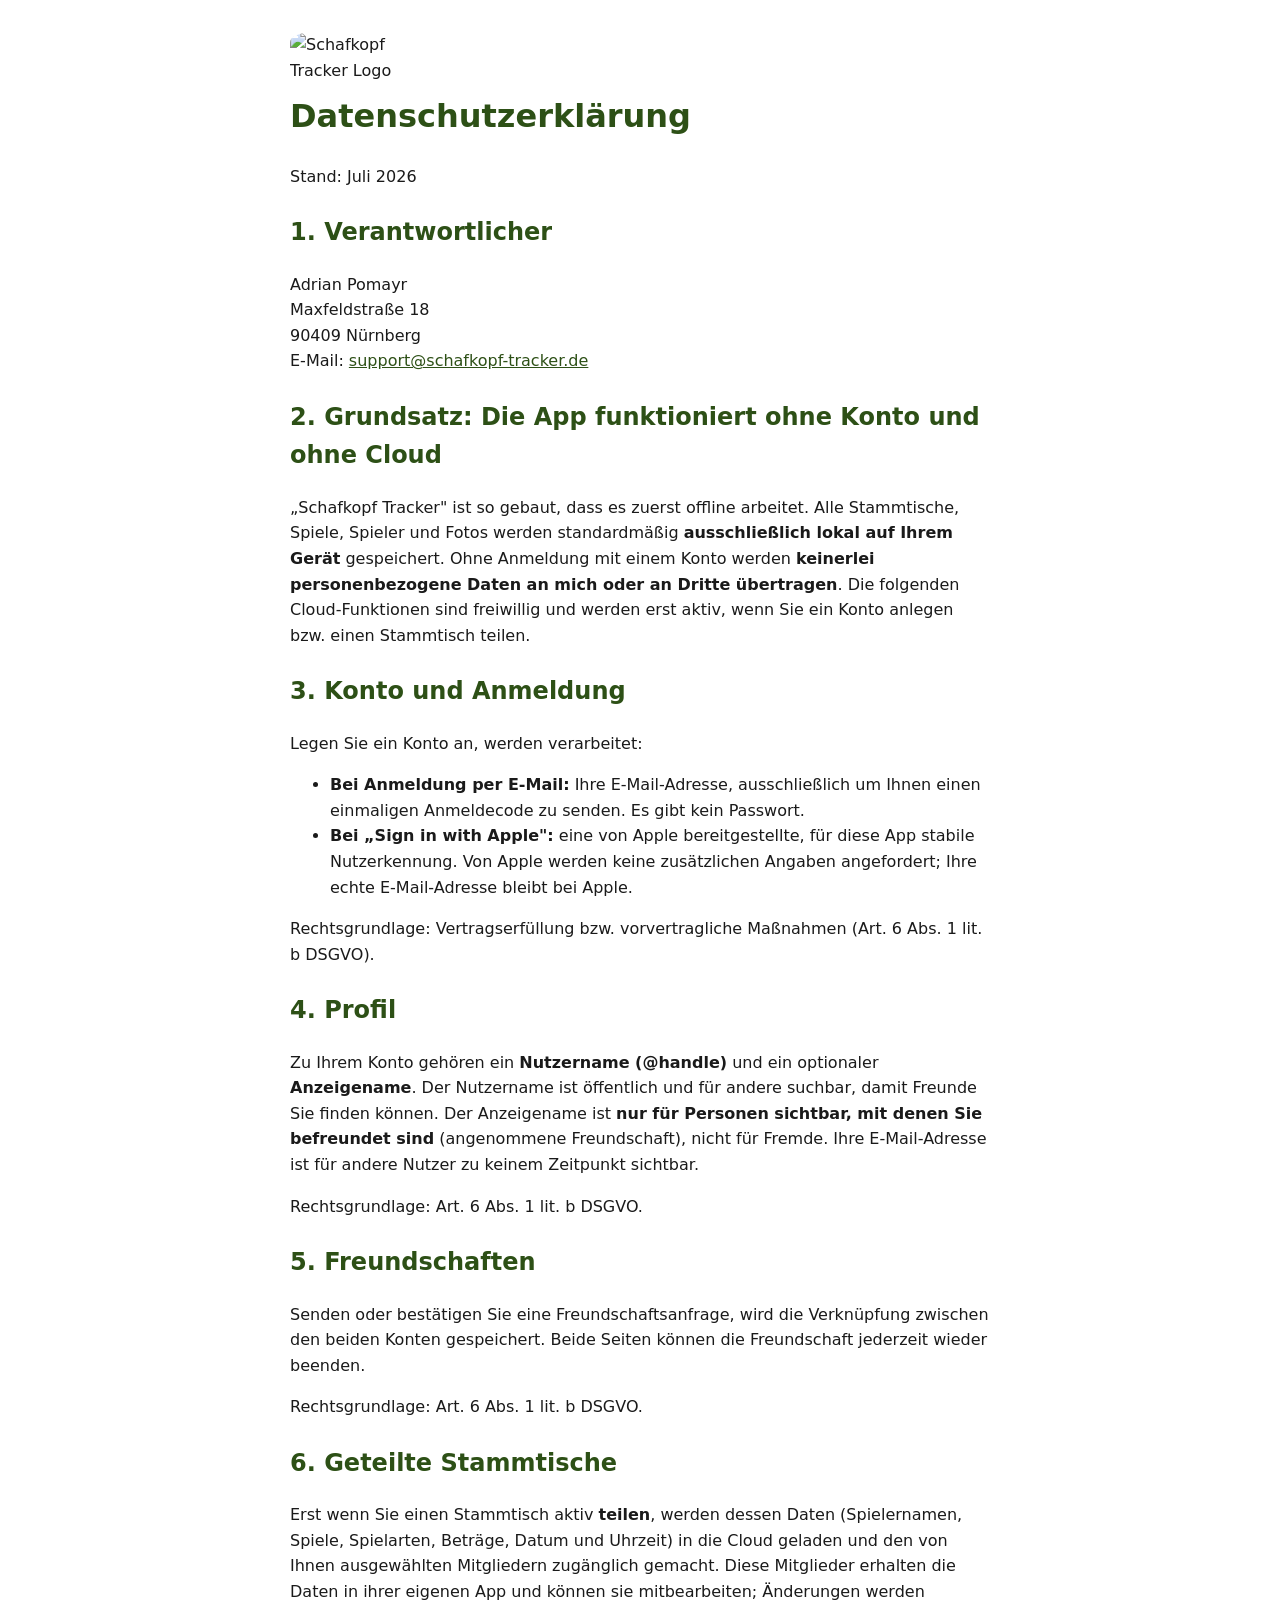
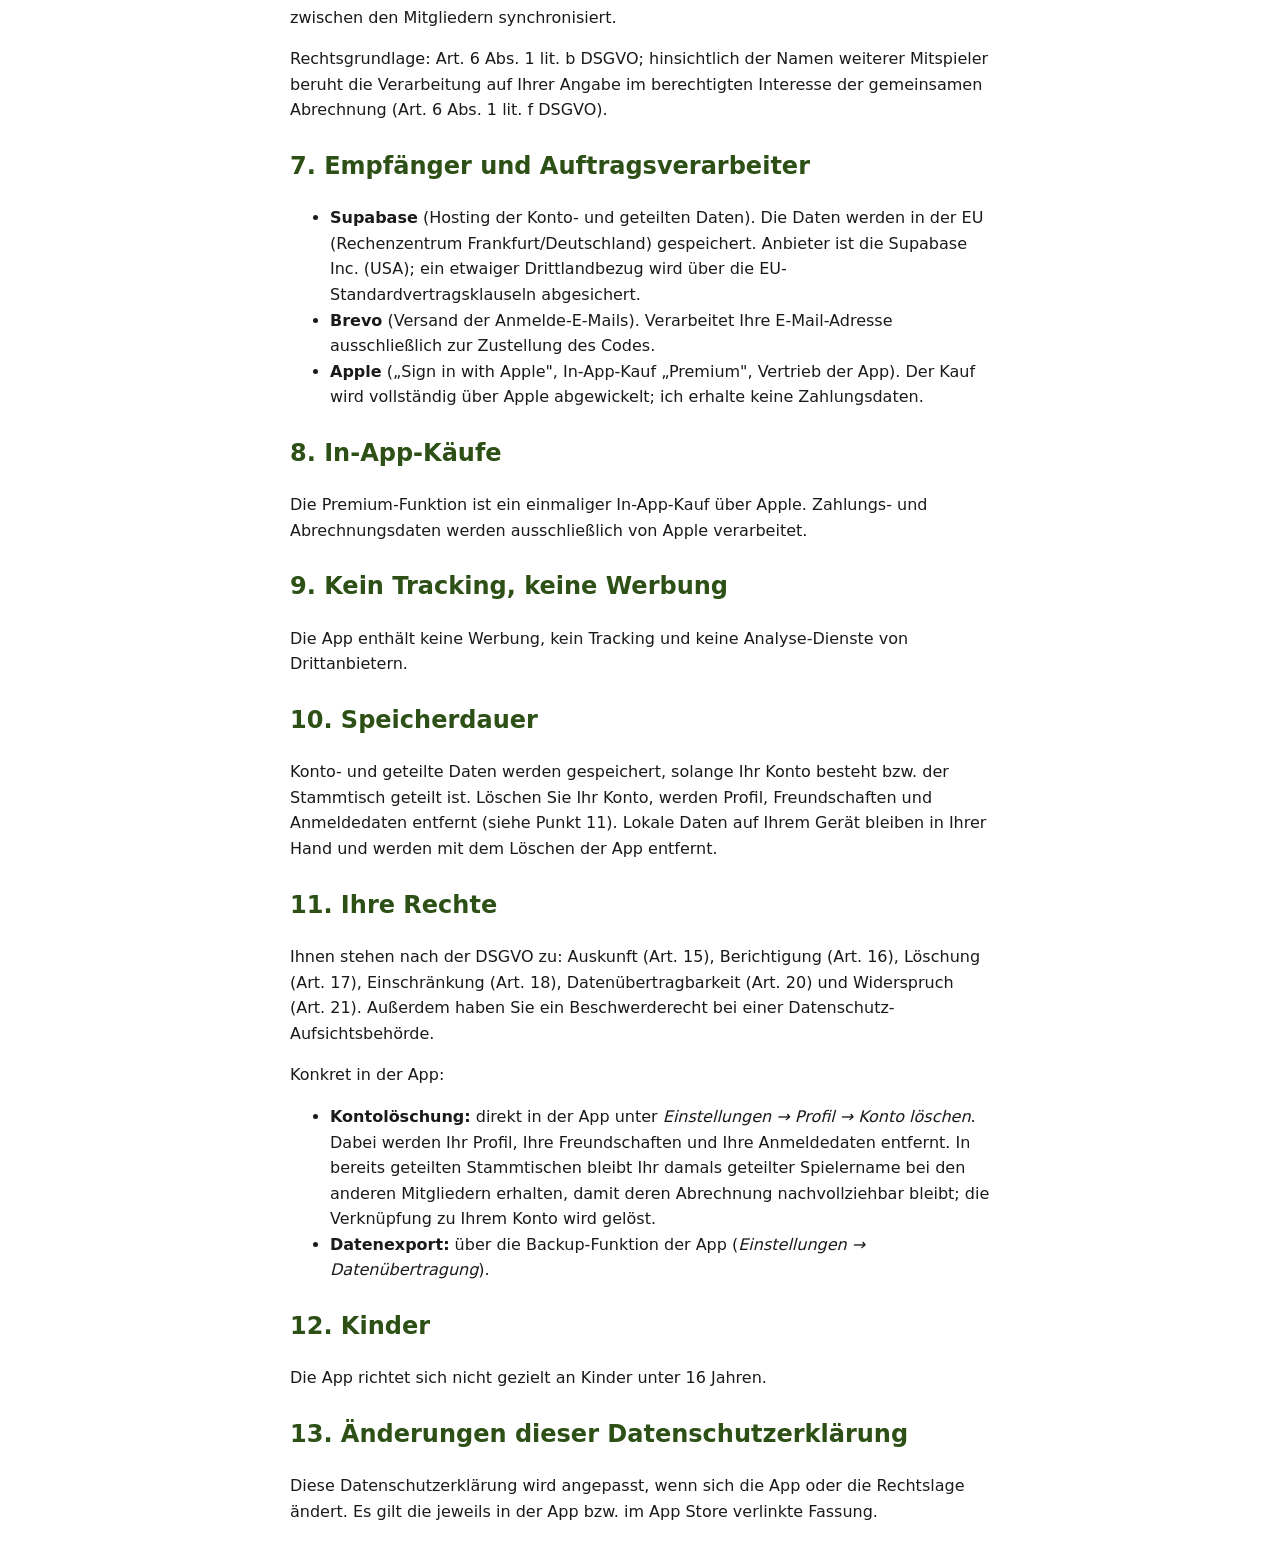
==== datenschutz.html @ 2cc4a5b1 "Update datenschutz.html Neue E-Mail Adresse" ====
<!DOCTYPE html>
<html lang="de">
<head>
  <meta charset="UTF-8">
  <meta name="viewport" content="width=device-width, initial-scale=1.0">
  <title>Datenschutzerklärung – Schafkopf Tracker</title>
  <style>
    body { font-family: -apple-system, system-ui, sans-serif; max-width: 700px;
           margin: 2rem auto; padding: 0 1rem; line-height: 1.6; color: #1a1a1a; }
    h1 { color: #2d5016; margin-top: 0.5rem; }
    h2 { color: #2d5016; margin-top: 1.5rem; }
    a { color: #2d5016; }
    .app-logo {
      max-width: 120px;
      height: auto;
      border-radius: 20%; /* Verleiht App-Icons den typischen abgerundeten Look */
      display: block;
    }
  </style>
</head>
<body>
  <!-- App-Logo -->
  <img src="https://schafkopf-tracker.de/logo.png" alt="Schafkopf Tracker Logo" class="app-logo">

  <h1>Datenschutzerklärung</h1>
  <p>Stand: Juli 2026</p>

  <h2>1. Verantwortlicher</h2>
  <p>
    Adrian Pomayr<br>
    Maxfeldstraße 18<br>
    90409 Nürnberg<br>
    E-Mail: <a href="mailto:support@schafkopf-tracker.de">support@schafkopf-tracker.de</a>
  </p>

  <h2>2. Grundsatz: Die App funktioniert ohne Konto und ohne Cloud</h2>
  <p>„Schafkopf Tracker" ist so gebaut, dass es zuerst offline arbeitet. Alle
  Stammtische, Spiele, Spieler und Fotos werden standardmäßig
  <strong>ausschließlich lokal auf Ihrem Gerät</strong> gespeichert. Ohne
  Anmeldung mit einem Konto werden <strong>keinerlei personenbezogene Daten an
  mich oder an Dritte übertragen</strong>. Die folgenden Cloud-Funktionen sind
  freiwillig und werden erst aktiv, wenn Sie ein Konto anlegen bzw. einen
  Stammtisch teilen.</p>

  <h2>3. Konto und Anmeldung</h2>
  <p>Legen Sie ein Konto an, werden verarbeitet:</p>
  <ul>
    <li><strong>Bei Anmeldung per E-Mail:</strong> Ihre E-Mail-Adresse,
    ausschließlich um Ihnen einen einmaligen Anmeldecode zu senden. Es gibt
    kein Passwort.</li>
    <li><strong>Bei „Sign in with Apple":</strong> eine von Apple
    bereitgestellte, für diese App stabile Nutzerkennung. Von Apple werden
    keine zusätzlichen Angaben angefordert; Ihre echte E-Mail-Adresse bleibt
    bei Apple.</li>
  </ul>
  <p>Rechtsgrundlage: Vertragserfüllung bzw. vorvertragliche Maßnahmen
  (Art. 6 Abs. 1 lit. b DSGVO).</p>

  <h2>4. Profil</h2>
  <p>Zu Ihrem Konto gehören ein <strong>Nutzername (@handle)</strong> und ein
  optionaler <strong>Anzeigename</strong>. Der Nutzername ist öffentlich und
  für andere suchbar, damit Freunde Sie finden können. Der Anzeigename ist
  <strong>nur für Personen sichtbar, mit denen Sie befreundet sind</strong>
  (angenommene Freundschaft), nicht für Fremde. Ihre E-Mail-Adresse ist für
  andere Nutzer zu keinem Zeitpunkt sichtbar.</p>
  <p>Rechtsgrundlage: Art. 6 Abs. 1 lit. b DSGVO.</p>

  <h2>5. Freundschaften</h2>
  <p>Senden oder bestätigen Sie eine Freundschaftsanfrage, wird die Verknüpfung
  zwischen den beiden Konten gespeichert. Beide Seiten können die Freundschaft
  jederzeit wieder beenden.</p>
  <p>Rechtsgrundlage: Art. 6 Abs. 1 lit. b DSGVO.</p>

  <h2>6. Geteilte Stammtische</h2>
  <p>Erst wenn Sie einen Stammtisch aktiv <strong>teilen</strong>, werden dessen
  Daten (Spielernamen, Spiele, Spielarten, Beträge, Datum und Uhrzeit) in die
  Cloud geladen und den von Ihnen ausgewählten Mitgliedern zugänglich gemacht.
  Diese Mitglieder erhalten die Daten in ihrer eigenen App und können sie
  mitbearbeiten; Änderungen werden zwischen den Mitgliedern synchronisiert.</p>
  <p>Rechtsgrundlage: Art. 6 Abs. 1 lit. b DSGVO; hinsichtlich der Namen
  weiterer Mitspieler beruht die Verarbeitung auf Ihrer Angabe im berechtigten
  Interesse der gemeinsamen Abrechnung (Art. 6 Abs. 1 lit. f DSGVO).</p>

  <h2>7. Empfänger und Auftragsverarbeiter</h2>
  <ul>
    <li><strong>Supabase</strong> (Hosting der Konto- und geteilten Daten). Die
    Daten werden in der EU (Rechenzentrum Frankfurt/Deutschland) gespeichert.
    Anbieter ist die Supabase Inc. (USA); ein etwaiger Drittlandbezug wird über
    die EU-Standardvertragsklauseln abgesichert.</li>
    <li><strong>Brevo</strong> (Versand der Anmelde-E-Mails). Verarbeitet Ihre
    E-Mail-Adresse ausschließlich zur Zustellung des Codes.</li>
    <li><strong>Apple</strong> („Sign in with Apple", In-App-Kauf „Premium",
    Vertrieb der App). Der Kauf wird vollständig über Apple abgewickelt; ich
    erhalte keine Zahlungsdaten.</li>
  </ul>

  <h2>8. In-App-Käufe</h2>
  <p>Die Premium-Funktion ist ein einmaliger In-App-Kauf über Apple. Zahlungs-
  und Abrechnungsdaten werden ausschließlich von Apple verarbeitet.</p>

  <h2>9. Kein Tracking, keine Werbung</h2>
  <p>Die App enthält keine Werbung, kein Tracking und keine Analyse-Dienste von
  Drittanbietern.</p>

  <h2>10. Speicherdauer</h2>
  <p>Konto- und geteilte Daten werden gespeichert, solange Ihr Konto besteht
  bzw. der Stammtisch geteilt ist. Löschen Sie Ihr Konto, werden Profil,
  Freundschaften und Anmeldedaten entfernt (siehe Punkt 11). Lokale Daten auf
  Ihrem Gerät bleiben in Ihrer Hand und werden mit dem Löschen der App
  entfernt.</p>

  <h2>11. Ihre Rechte</h2>
  <p>Ihnen stehen nach der DSGVO zu: Auskunft (Art. 15), Berichtigung
  (Art. 16), Löschung (Art. 17), Einschränkung (Art. 18),
  Datenübertragbarkeit (Art. 20) und Widerspruch (Art. 21). Außerdem haben Sie
  ein Beschwerderecht bei einer Datenschutz-Aufsichtsbehörde.</p>
  <p>Konkret in der App:</p>
  <ul>
    <li><strong>Kontolöschung:</strong> direkt in der App unter
    <em>Einstellungen → Profil → Konto löschen</em>. Dabei werden Ihr Profil,
    Ihre Freundschaften und Ihre Anmeldedaten entfernt. In bereits geteilten
    Stammtischen bleibt Ihr damals geteilter Spielername bei den anderen
    Mitgliedern erhalten, damit deren Abrechnung nachvollziehbar bleibt; die
    Verknüpfung zu Ihrem Konto wird gelöst.</li>
    <li><strong>Datenexport:</strong> über die Backup-Funktion der App
    (<em>Einstellungen → Datenübertragung</em>).</li>
  </ul>

  <h2>12. Kinder</h2>
  <p>Die App richtet sich nicht gezielt an Kinder unter 16 Jahren.</p>

  <h2>13. Änderungen dieser Datenschutzerklärung</h2>
  <p>Diese Datenschutzerklärung wird angepasst, wenn sich die App oder die
  Rechtslage ändert. Es gilt die jeweils in der App bzw. im App Store
  verlinkte Fassung.</p>
</body>
</html>
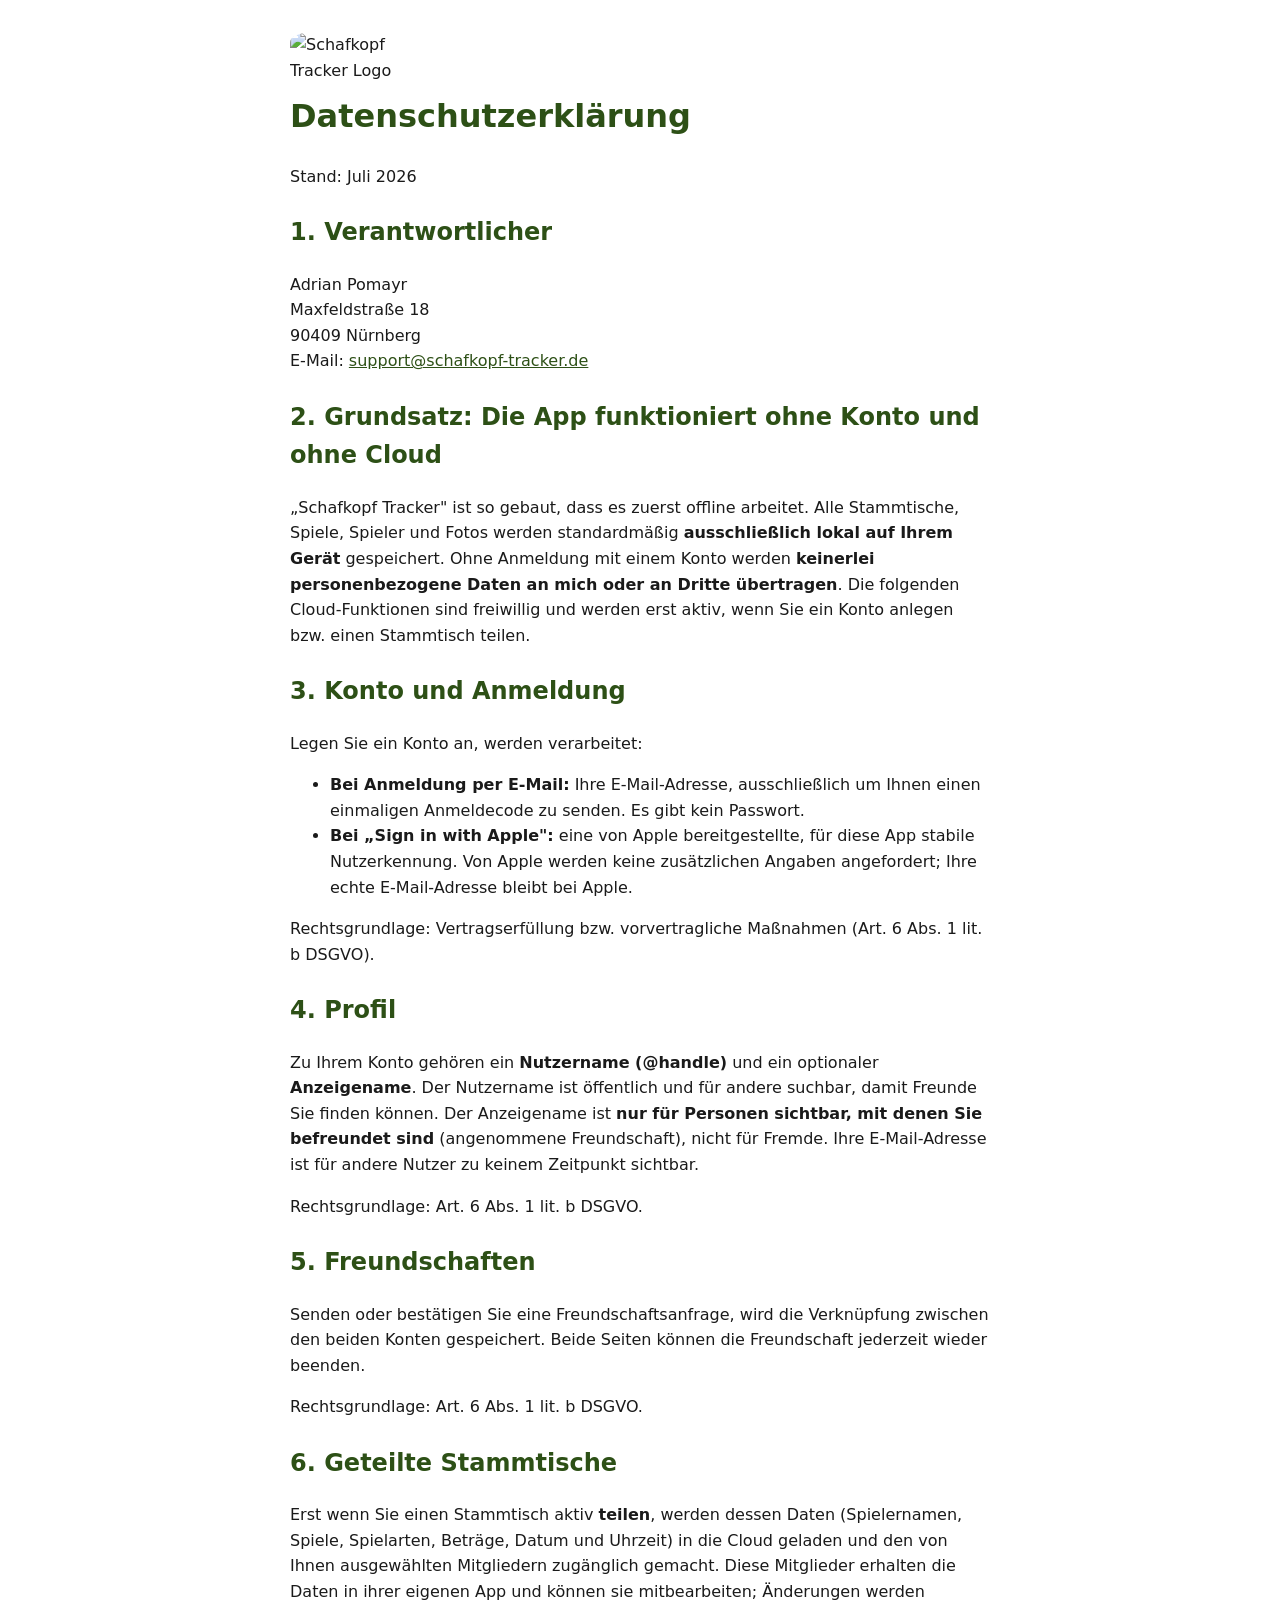
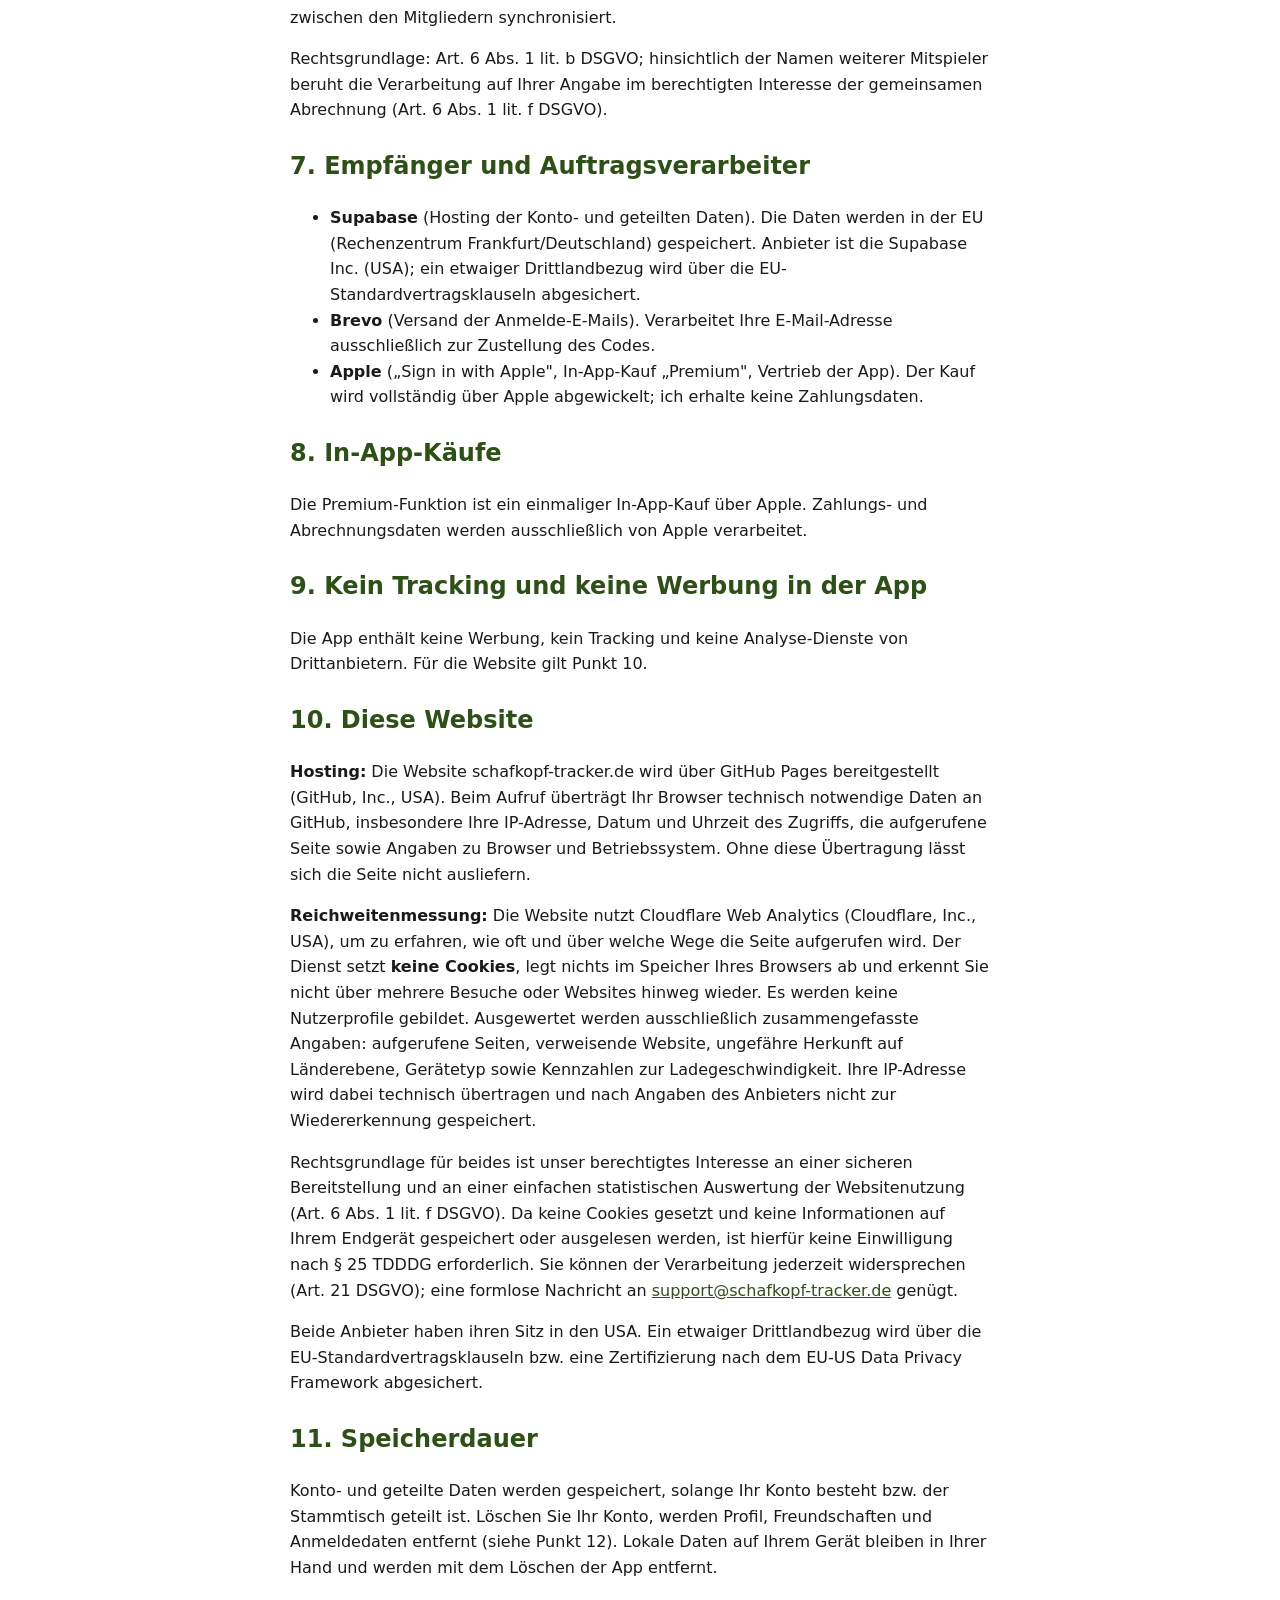
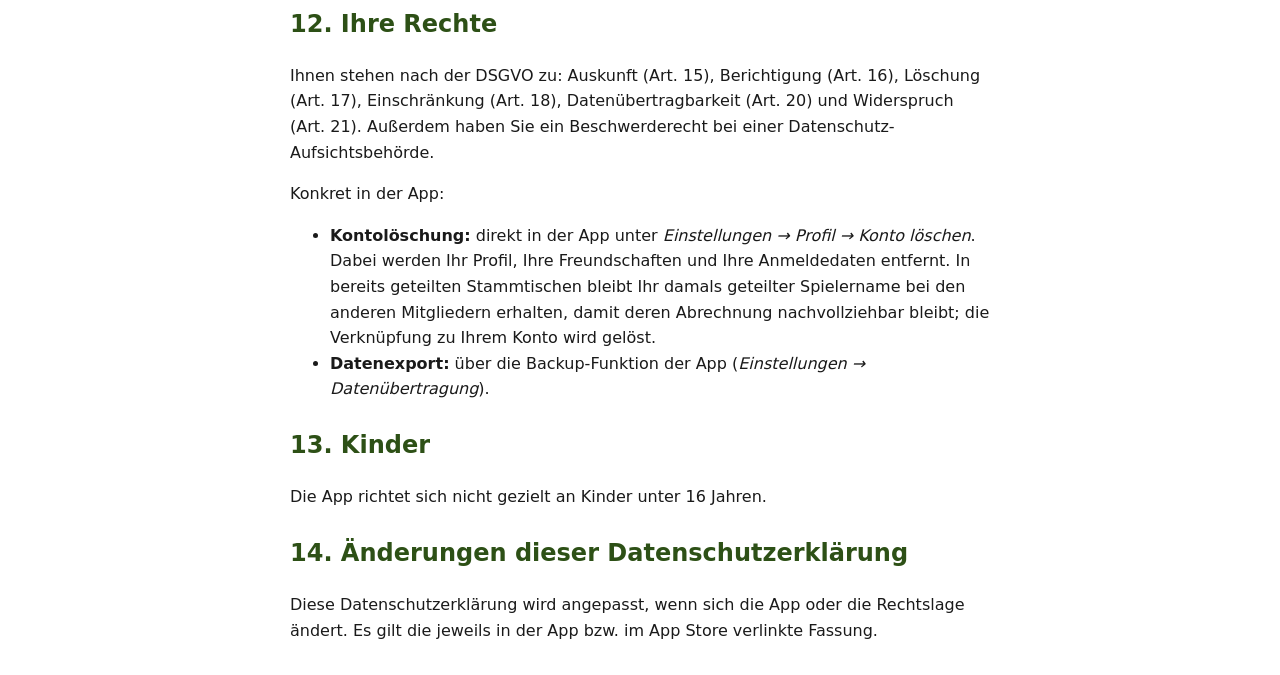
==== commit 7dca6ddb: "Cloudflare Web Analytics einbinden Reichweitenmessung auf allen vier Seiten. Der Dienst arbeitet ohn" ====
--- a/datenschutz.html
+++ b/datenschutz.html
@@ -4,6 +4,9 @@
   <meta charset="UTF-8">
   <meta name="viewport" content="width=device-width, initial-scale=1.0">
   <title>Datenschutzerklärung – Schafkopf Tracker</title>
+  <!-- Favicon: SVG für moderne Browser, PNG fürs iOS-Startbild -->
+  <link rel="icon" href="/logo.svg" type="image/svg+xml">
+  <link rel="apple-touch-icon" href="/apple-touch-icon.png">
   <style>
     body { font-family: -apple-system, system-ui, sans-serif; max-width: 700px;
            margin: 2rem auto; padding: 0 1rem; line-height: 1.6; color: #1a1a1a; }
@@ -20,7 +23,7 @@
 </head>
 <body>
   <!-- App-Logo -->
-  <img src="https://schafkopf-tracker.de/logo.png" alt="Schafkopf Tracker Logo" class="app-logo">
+  <img src="https://schafkopf-tracker.de/logo.svg" alt="Schafkopf Tracker Logo" class="app-logo">
 
   <h1>Datenschutzerklärung</h1>
   <p>Stand: Juli 2026</p>
@@ -98,18 +101,47 @@
   <p>Die Premium-Funktion ist ein einmaliger In-App-Kauf über Apple. Zahlungs-
   und Abrechnungsdaten werden ausschließlich von Apple verarbeitet.</p>
 
-  <h2>9. Kein Tracking, keine Werbung</h2>
+  <h2>9. Kein Tracking und keine Werbung in der App</h2>
   <p>Die App enthält keine Werbung, kein Tracking und keine Analyse-Dienste von
-  Drittanbietern.</p>
+  Drittanbietern. Für die Website gilt Punkt 10.</p>
 
-  <h2>10. Speicherdauer</h2>
+  <h2>10. Diese Website</h2>
+  <p><strong>Hosting:</strong> Die Website schafkopf-tracker.de wird über
+  GitHub Pages bereitgestellt (GitHub, Inc., USA). Beim Aufruf überträgt Ihr
+  Browser technisch notwendige Daten an GitHub, insbesondere Ihre IP-Adresse,
+  Datum und Uhrzeit des Zugriffs, die aufgerufene Seite sowie Angaben zu
+  Browser und Betriebssystem. Ohne diese Übertragung lässt sich die Seite nicht
+  ausliefern.</p>
+  <p><strong>Reichweitenmessung:</strong> Die Website nutzt Cloudflare Web
+  Analytics (Cloudflare, Inc., USA), um zu erfahren, wie oft und über welche
+  Wege die Seite aufgerufen wird. Der Dienst setzt
+  <strong>keine Cookies</strong>, legt nichts im Speicher Ihres Browsers ab und
+  erkennt Sie nicht über mehrere Besuche oder Websites hinweg wieder. Es werden
+  keine Nutzerprofile gebildet. Ausgewertet werden ausschließlich
+  zusammengefasste Angaben: aufgerufene Seiten, verweisende Website, ungefähre Herkunft
+  auf Länderebene, Gerätetyp sowie Kennzahlen zur Ladegeschwindigkeit. Ihre
+  IP-Adresse wird dabei technisch übertragen und nach Angaben des Anbieters
+  nicht zur Wiedererkennung gespeichert.</p>
+  <p>Rechtsgrundlage für beides ist unser berechtigtes Interesse an einer
+  sicheren Bereitstellung und an einer einfachen statistischen Auswertung der
+  Websitenutzung (Art. 6 Abs. 1 lit. f DSGVO). Da keine Cookies gesetzt und
+  keine Informationen auf Ihrem Endgerät gespeichert oder ausgelesen werden,
+  ist hierfür keine Einwilligung nach § 25 TDDDG erforderlich. Sie können der
+  Verarbeitung jederzeit widersprechen (Art. 21 DSGVO); eine formlose Nachricht
+  an <a href="mailto:support@schafkopf-tracker.de">support@schafkopf-tracker.de</a>
+  genügt.</p>
+  <p>Beide Anbieter haben ihren Sitz in den USA. Ein etwaiger Drittlandbezug
+  wird über die EU-Standardvertragsklauseln bzw. eine Zertifizierung nach dem
+  EU-US Data Privacy Framework abgesichert.</p>
+
+  <h2>11. Speicherdauer</h2>
   <p>Konto- und geteilte Daten werden gespeichert, solange Ihr Konto besteht
   bzw. der Stammtisch geteilt ist. Löschen Sie Ihr Konto, werden Profil,
-  Freundschaften und Anmeldedaten entfernt (siehe Punkt 11). Lokale Daten auf
+  Freundschaften und Anmeldedaten entfernt (siehe Punkt 12). Lokale Daten auf
   Ihrem Gerät bleiben in Ihrer Hand und werden mit dem Löschen der App
   entfernt.</p>
 
-  <h2>11. Ihre Rechte</h2>
+  <h2>12. Ihre Rechte</h2>
   <p>Ihnen stehen nach der DSGVO zu: Auskunft (Art. 15), Berichtigung
   (Art. 16), Löschung (Art. 17), Einschränkung (Art. 18),
   Datenübertragbarkeit (Art. 20) und Widerspruch (Art. 21). Außerdem haben Sie
@@ -126,12 +158,17 @@
     (<em>Einstellungen → Datenübertragung</em>).</li>
   </ul>
 
-  <h2>12. Kinder</h2>
+  <h2>13. Kinder</h2>
   <p>Die App richtet sich nicht gezielt an Kinder unter 16 Jahren.</p>
 
-  <h2>13. Änderungen dieser Datenschutzerklärung</h2>
+  <h2>14. Änderungen dieser Datenschutzerklärung</h2>
   <p>Diese Datenschutzerklärung wird angepasst, wenn sich die App oder die
   Rechtslage ändert. Es gilt die jeweils in der App bzw. im App Store
   verlinkte Fassung.</p>
+
+  <!-- Cloudflare Web Analytics: cookielos, ohne geräteübergreifende
+       Wiedererkennung. Siehe Abschnitt 10 der Datenschutzerklärung. -->
+  <script type="module" src="https://static.cloudflareinsights.com/beacon.min.js"
+          data-cf-beacon='{"token": "c0a55f76c955453a90bda4c307eb4c90"}'></script>
 </body>
 </html>
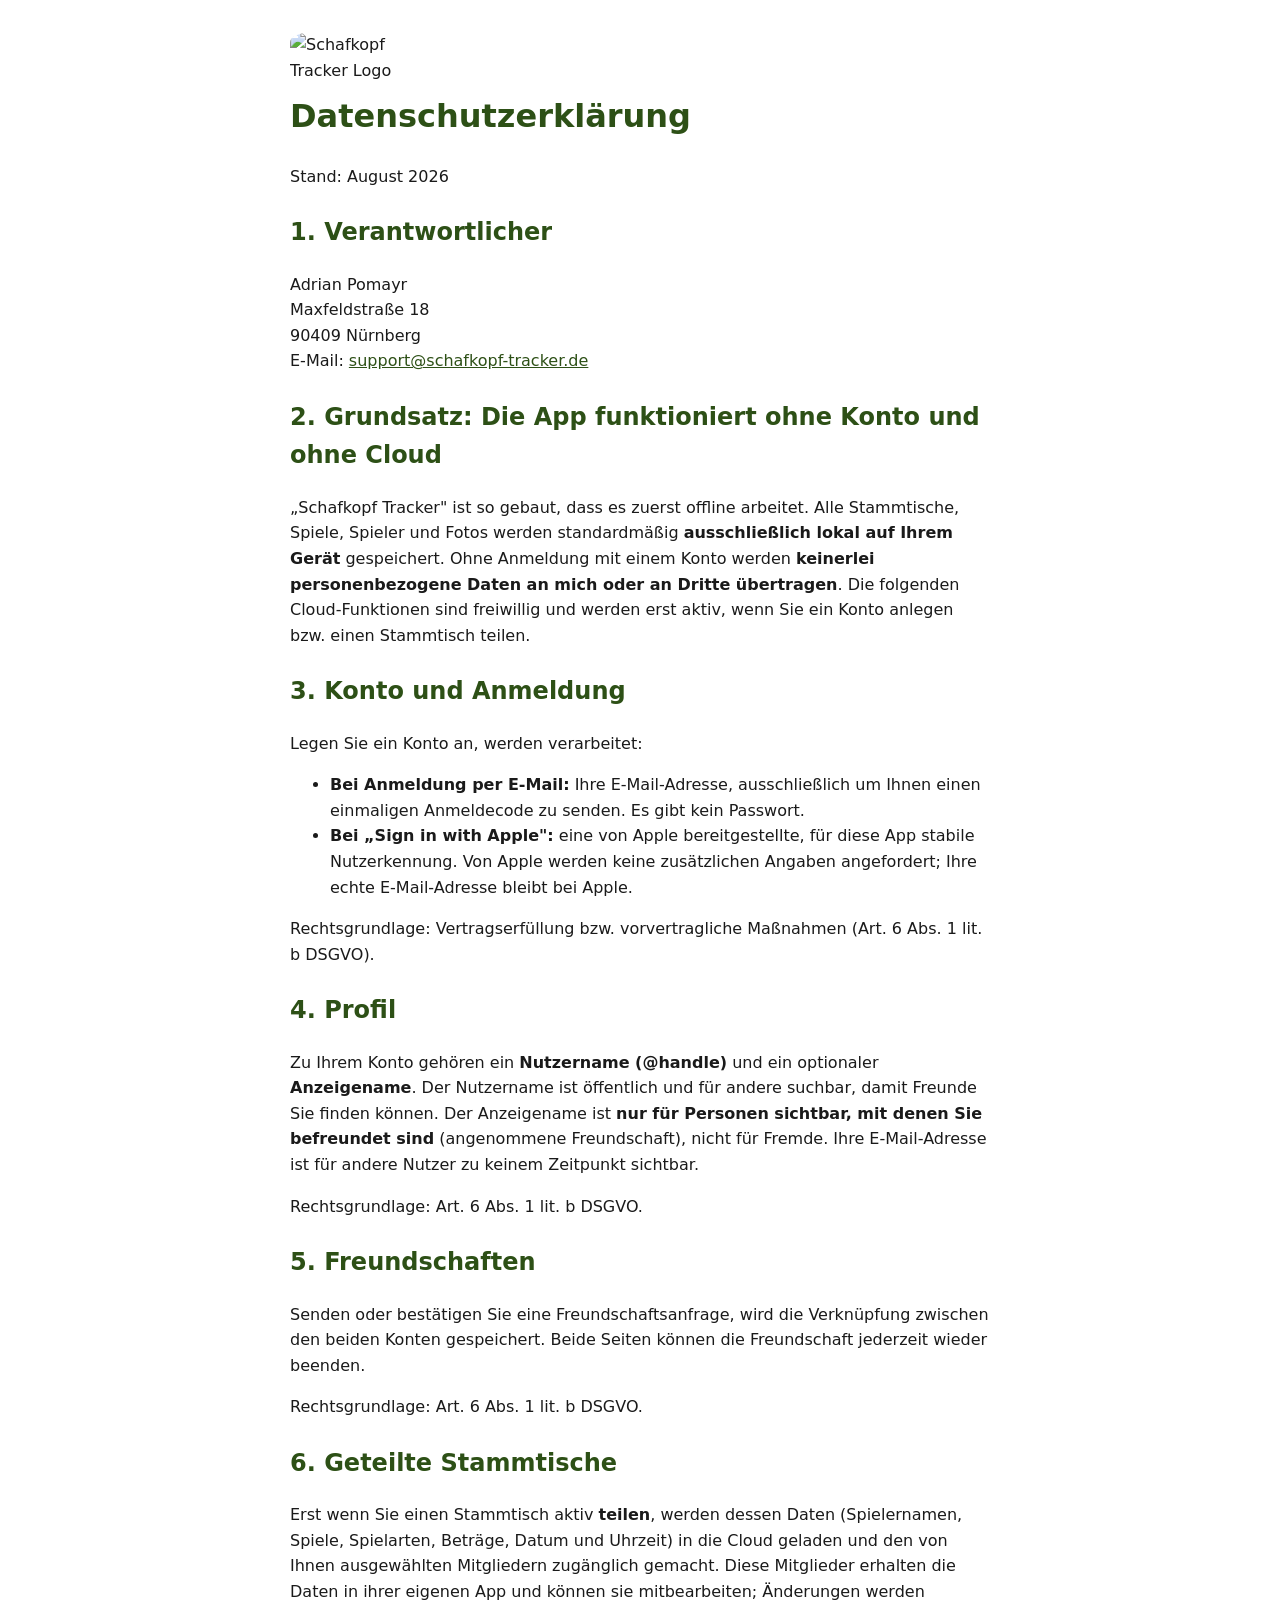
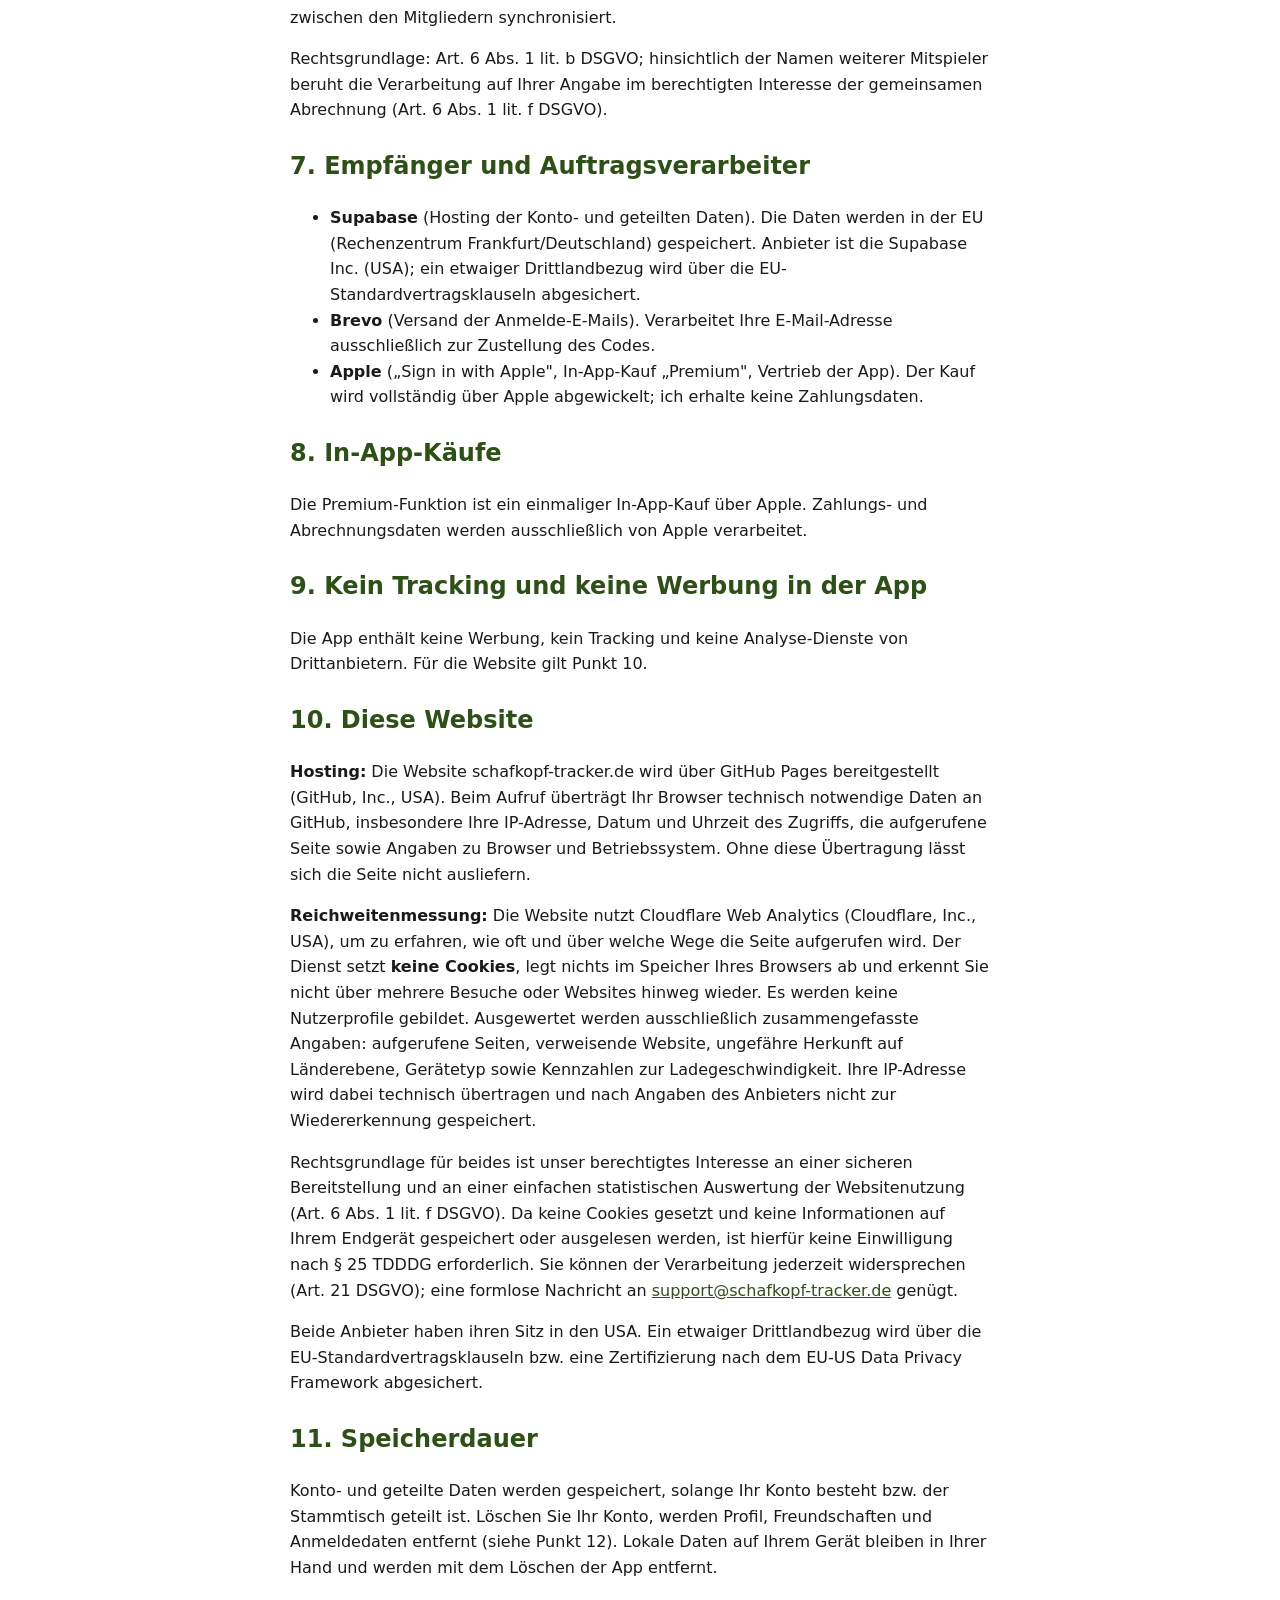
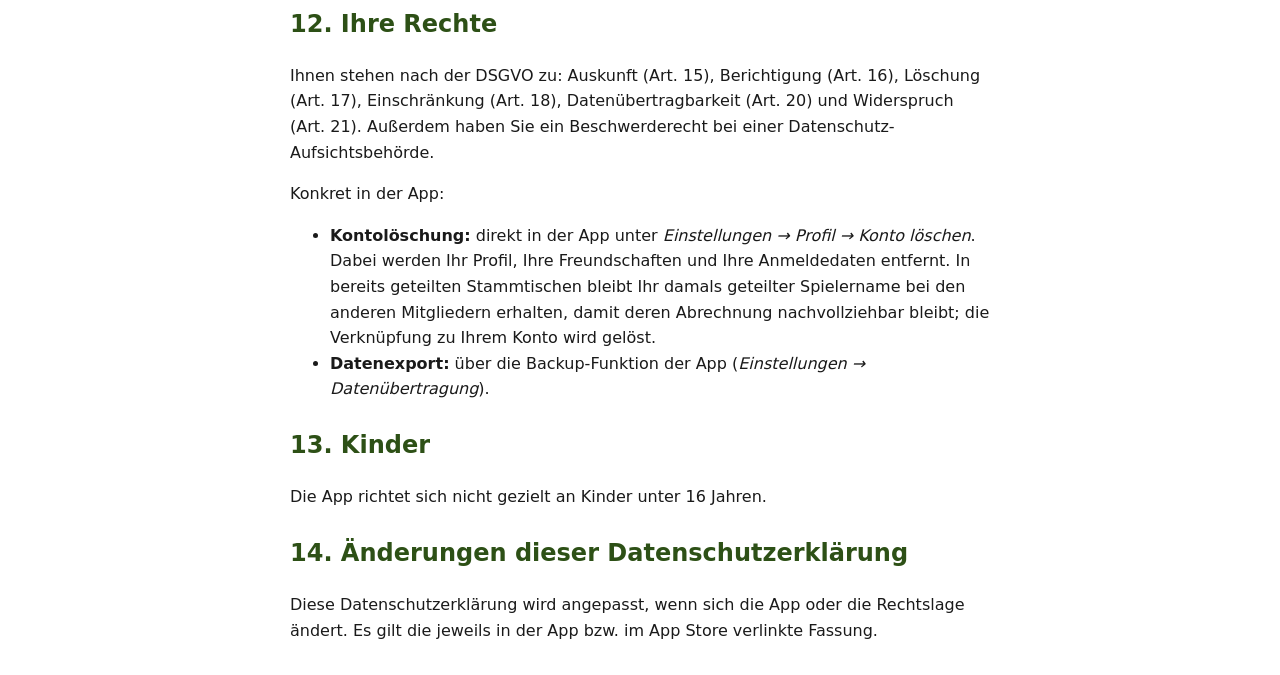
==== commit 22e972c0: "Datumsangaben auf den aktuellen Stand bringen Die Zeitangaben stammten aus einer falsch gehenden Uhr" ====
--- a/datenschutz.html
+++ b/datenschutz.html
@@ -26,7 +26,7 @@
   <img src="https://schafkopf-tracker.de/logo.svg" alt="Schafkopf Tracker Logo" class="app-logo">
 
   <h1>Datenschutzerklärung</h1>
-  <p>Stand: Juli 2026</p>
+  <p>Stand: August 2026</p>
 
   <h2>1. Verantwortlicher</h2>
   <p>
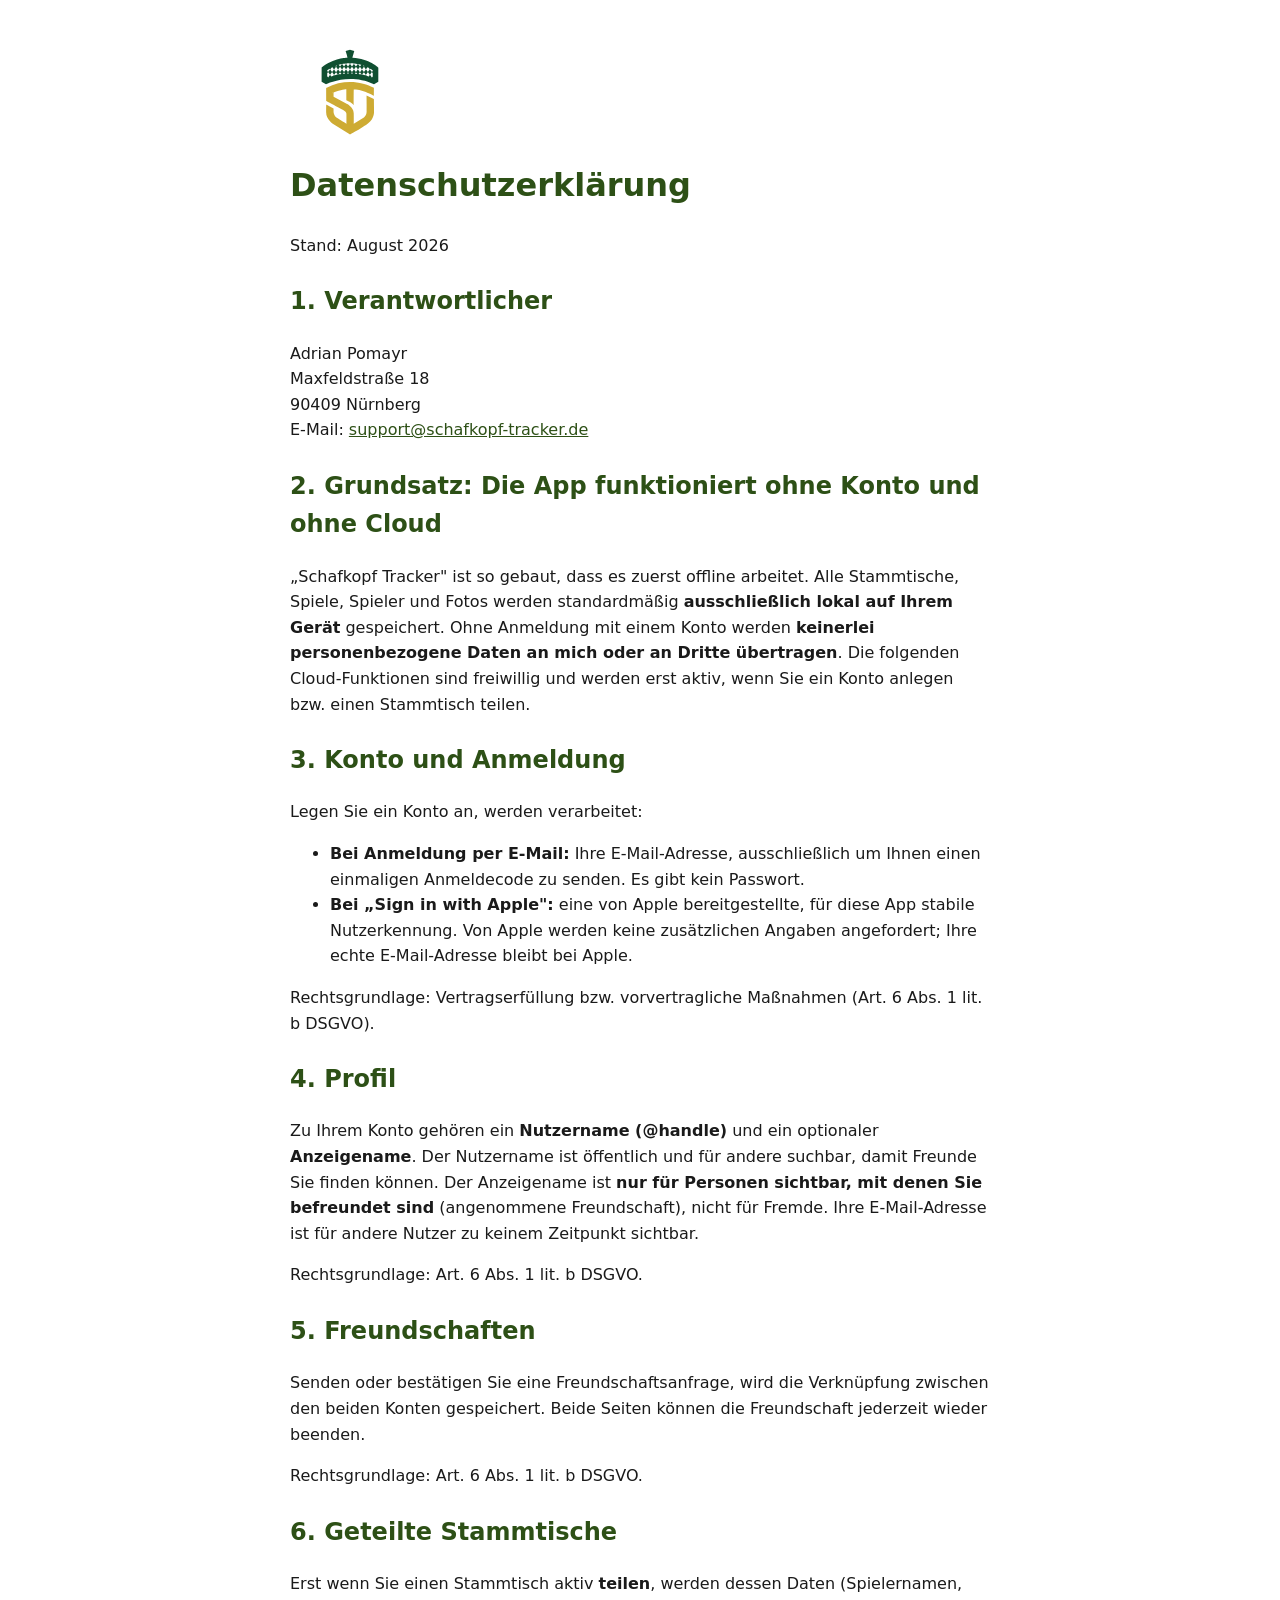
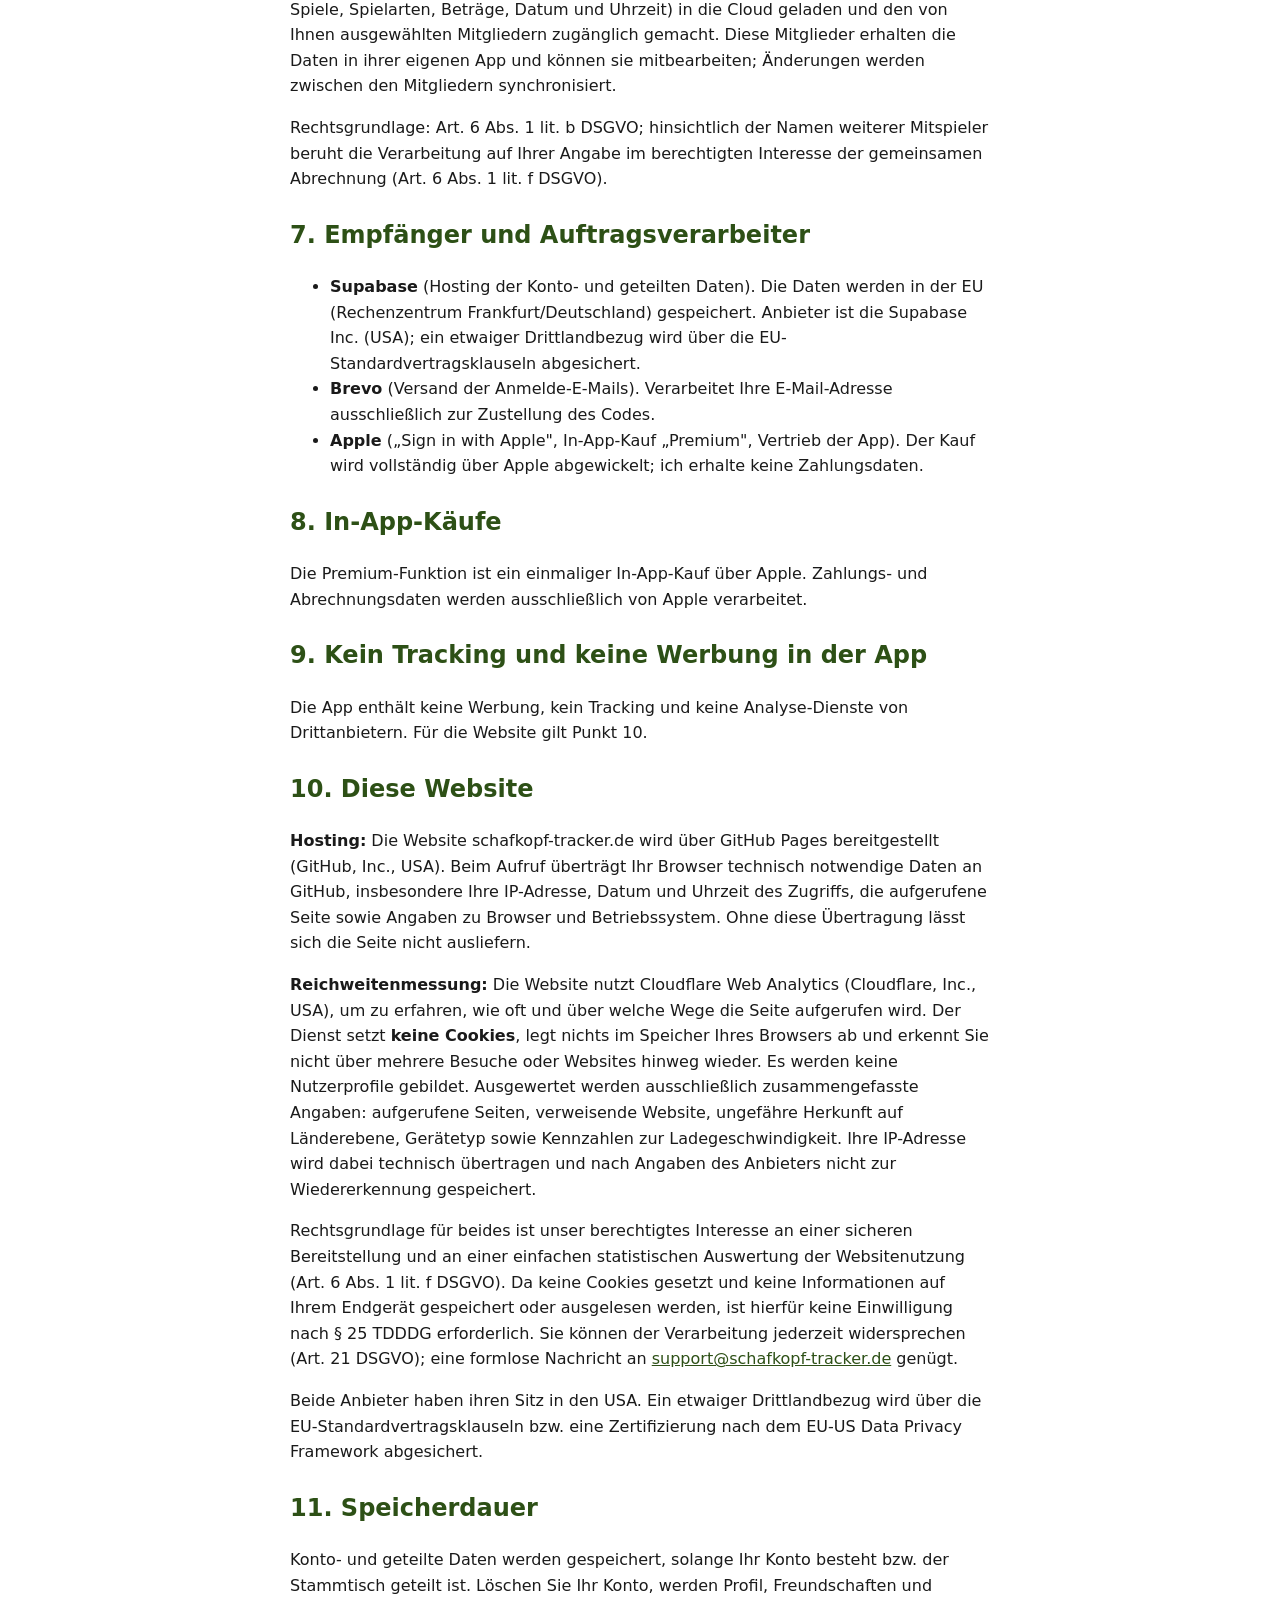
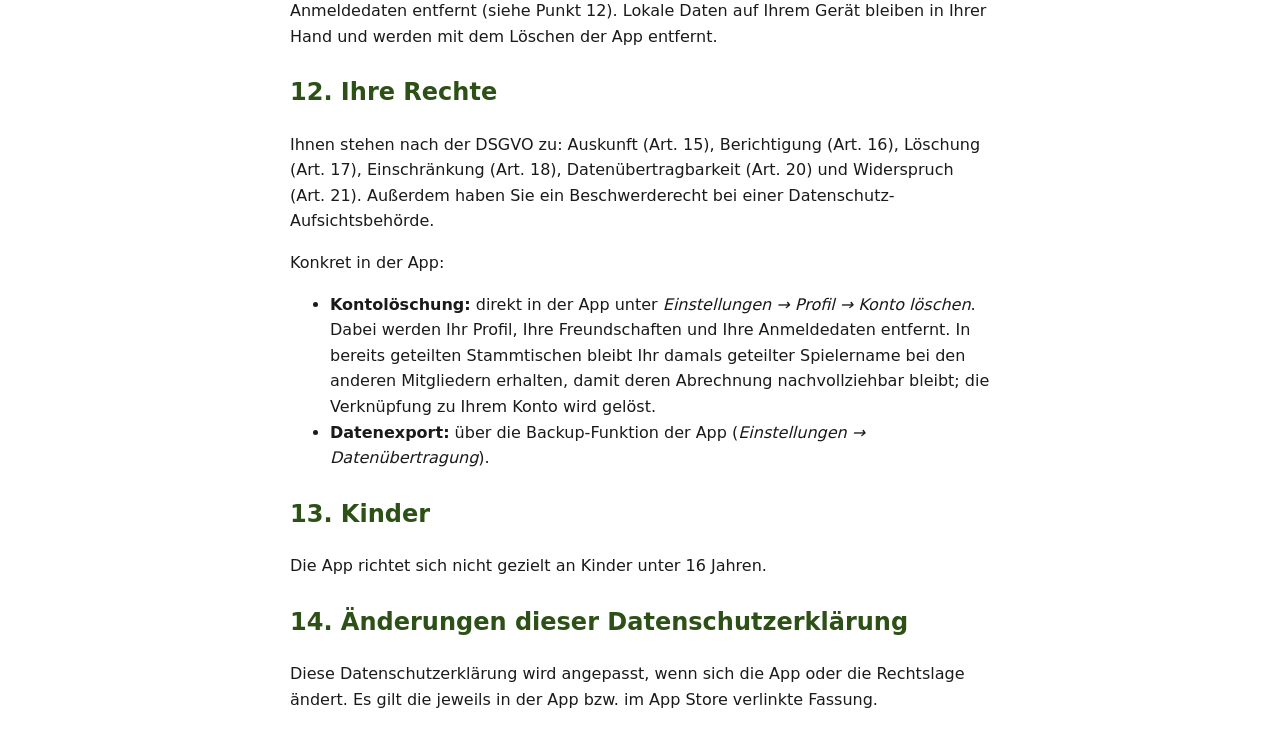
==== commit b76b7f5c: "Logo auf den Rechtsseiten mit Maßangaben und relativem Pfad Das Logo war auf Impressum, Datenschutz " ====
--- a/datenschutz.html
+++ b/datenschutz.html
@@ -23,7 +23,8 @@
 </head>
 <body>
   <!-- App-Logo -->
-  <img src="https://schafkopf-tracker.de/logo.svg" alt="Schafkopf Tracker Logo" class="app-logo">
+  <img src="/logo.svg" width="120" height="120"
+       alt="Schafkopf Tracker Logo" class="app-logo">
 
   <h1>Datenschutzerklärung</h1>
   <p>Stand: August 2026</p>
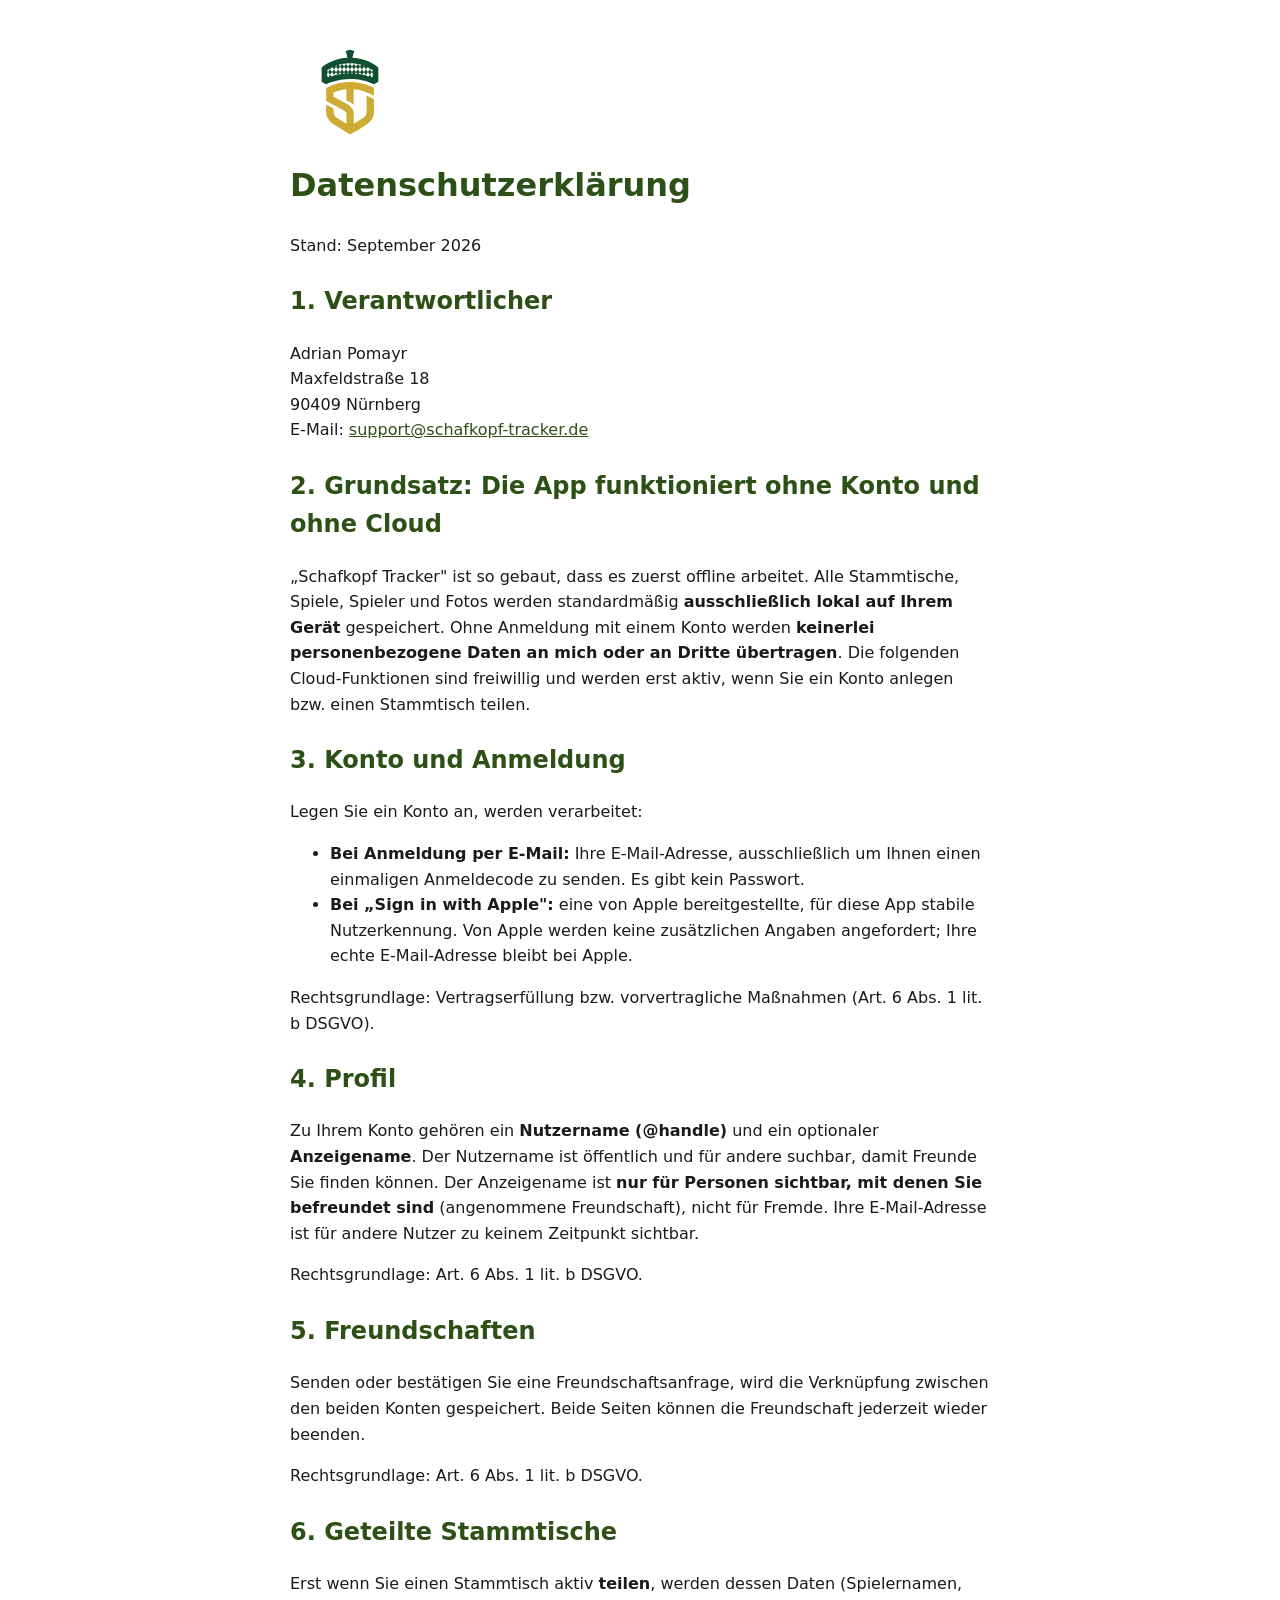
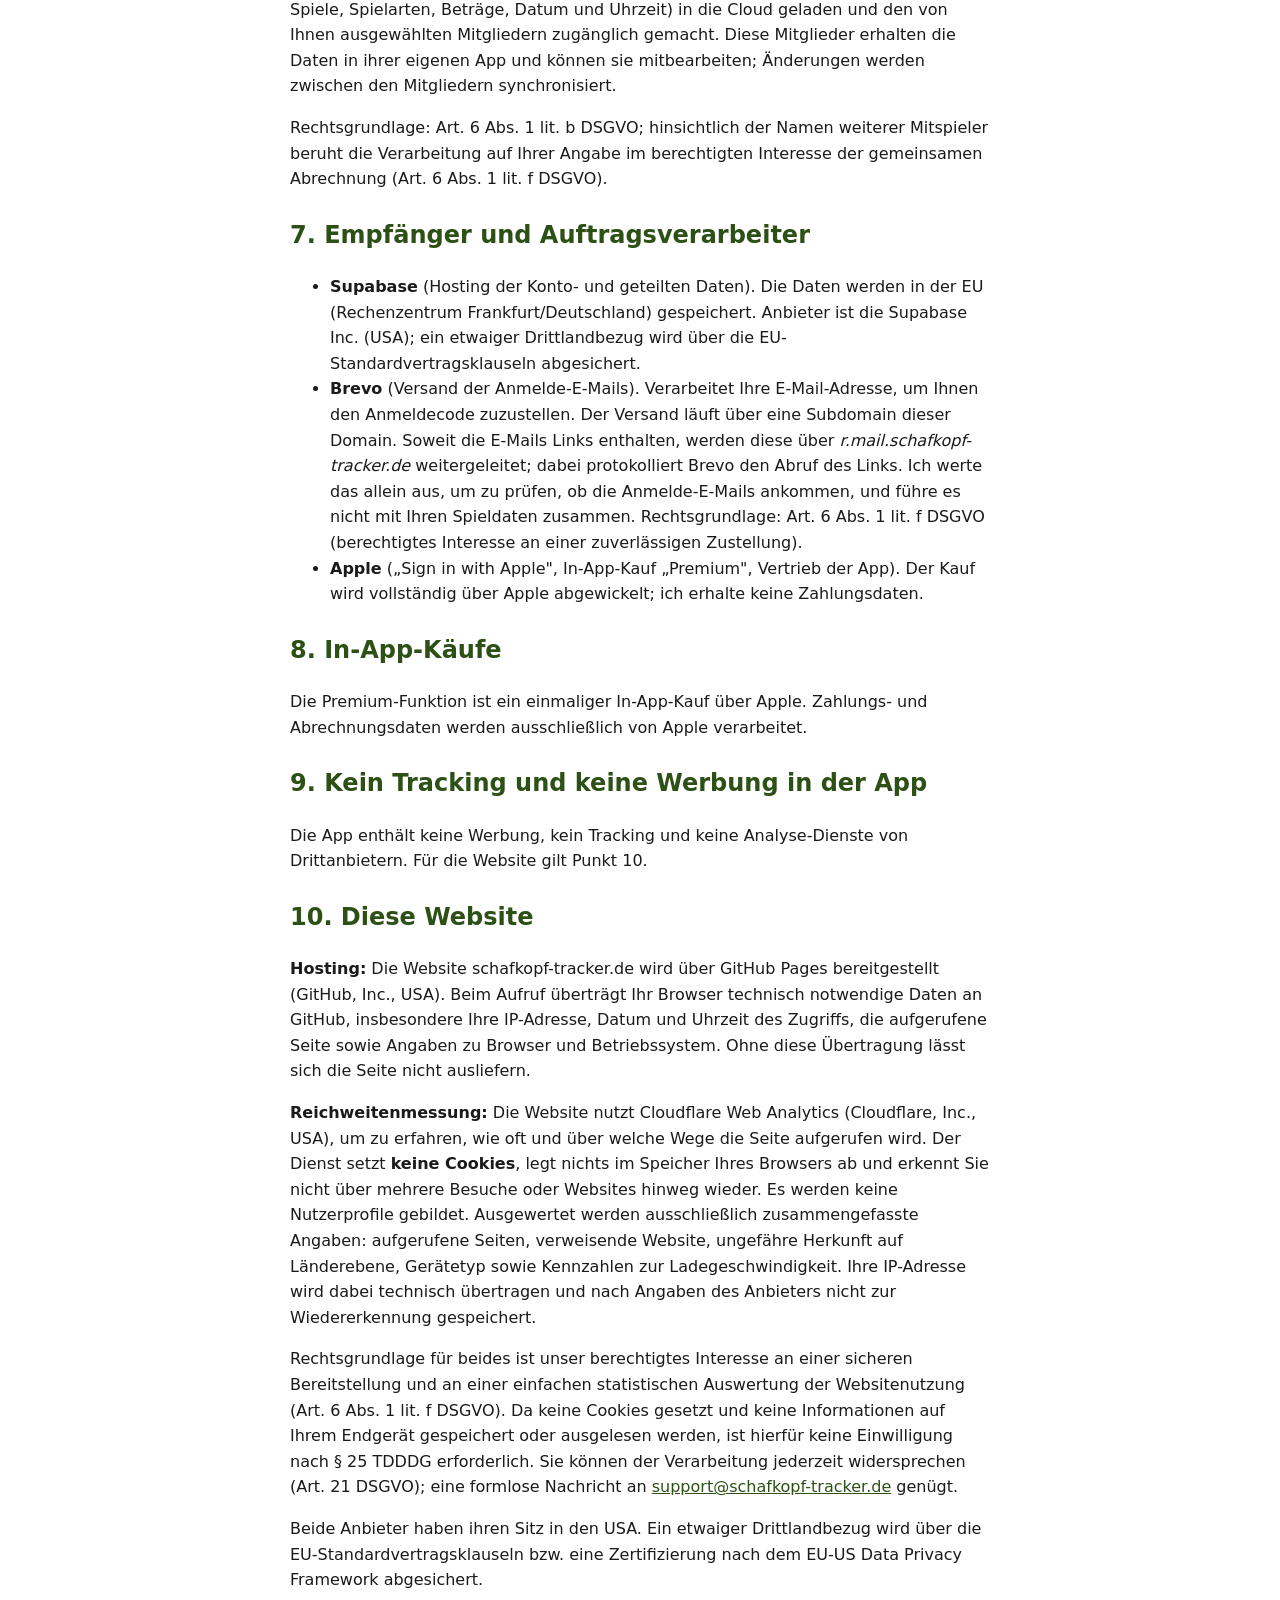
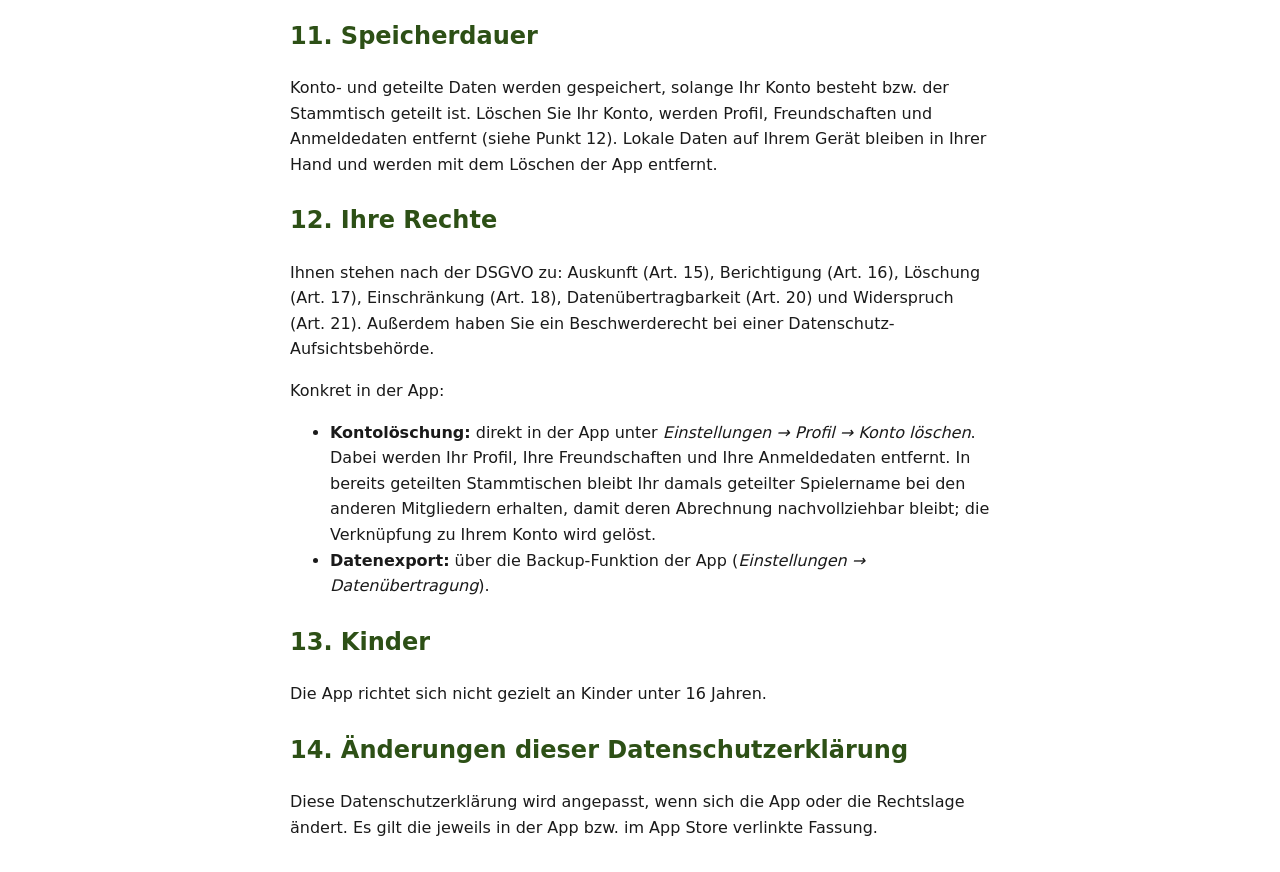
==== commit 94139c13: "Link-Weiterleitung von Brevo in der Datenschutzerklärung benennen Der Eintrag zu Brevo sagte, die E-" ====
--- a/datenschutz.html
+++ b/datenschutz.html
@@ -27,7 +27,7 @@
        alt="Schafkopf Tracker Logo" class="app-logo">
 
   <h1>Datenschutzerklärung</h1>
-  <p>Stand: August 2026</p>
+  <p>Stand: September 2026</p>
 
   <h2>1. Verantwortlicher</h2>
   <p>
@@ -92,7 +92,13 @@
     Anbieter ist die Supabase Inc. (USA); ein etwaiger Drittlandbezug wird über
     die EU-Standardvertragsklauseln abgesichert.</li>
     <li><strong>Brevo</strong> (Versand der Anmelde-E-Mails). Verarbeitet Ihre
-    E-Mail-Adresse ausschließlich zur Zustellung des Codes.</li>
+    E-Mail-Adresse, um Ihnen den Anmeldecode zuzustellen. Der Versand läuft über
+    eine Subdomain dieser Domain. Soweit die E-Mails Links enthalten, werden
+    diese über <em>r.mail.schafkopf-tracker.de</em> weitergeleitet; dabei
+    protokolliert Brevo den Abruf des Links. Ich werte das allein aus, um zu
+    prüfen, ob die Anmelde-E-Mails ankommen, und führe es nicht mit Ihren
+    Spieldaten zusammen. Rechtsgrundlage: Art. 6 Abs. 1 lit. f DSGVO
+    (berechtigtes Interesse an einer zuverlässigen Zustellung).</li>
     <li><strong>Apple</strong> („Sign in with Apple", In-App-Kauf „Premium",
     Vertrieb der App). Der Kauf wird vollständig über Apple abgewickelt; ich
     erhalte keine Zahlungsdaten.</li>
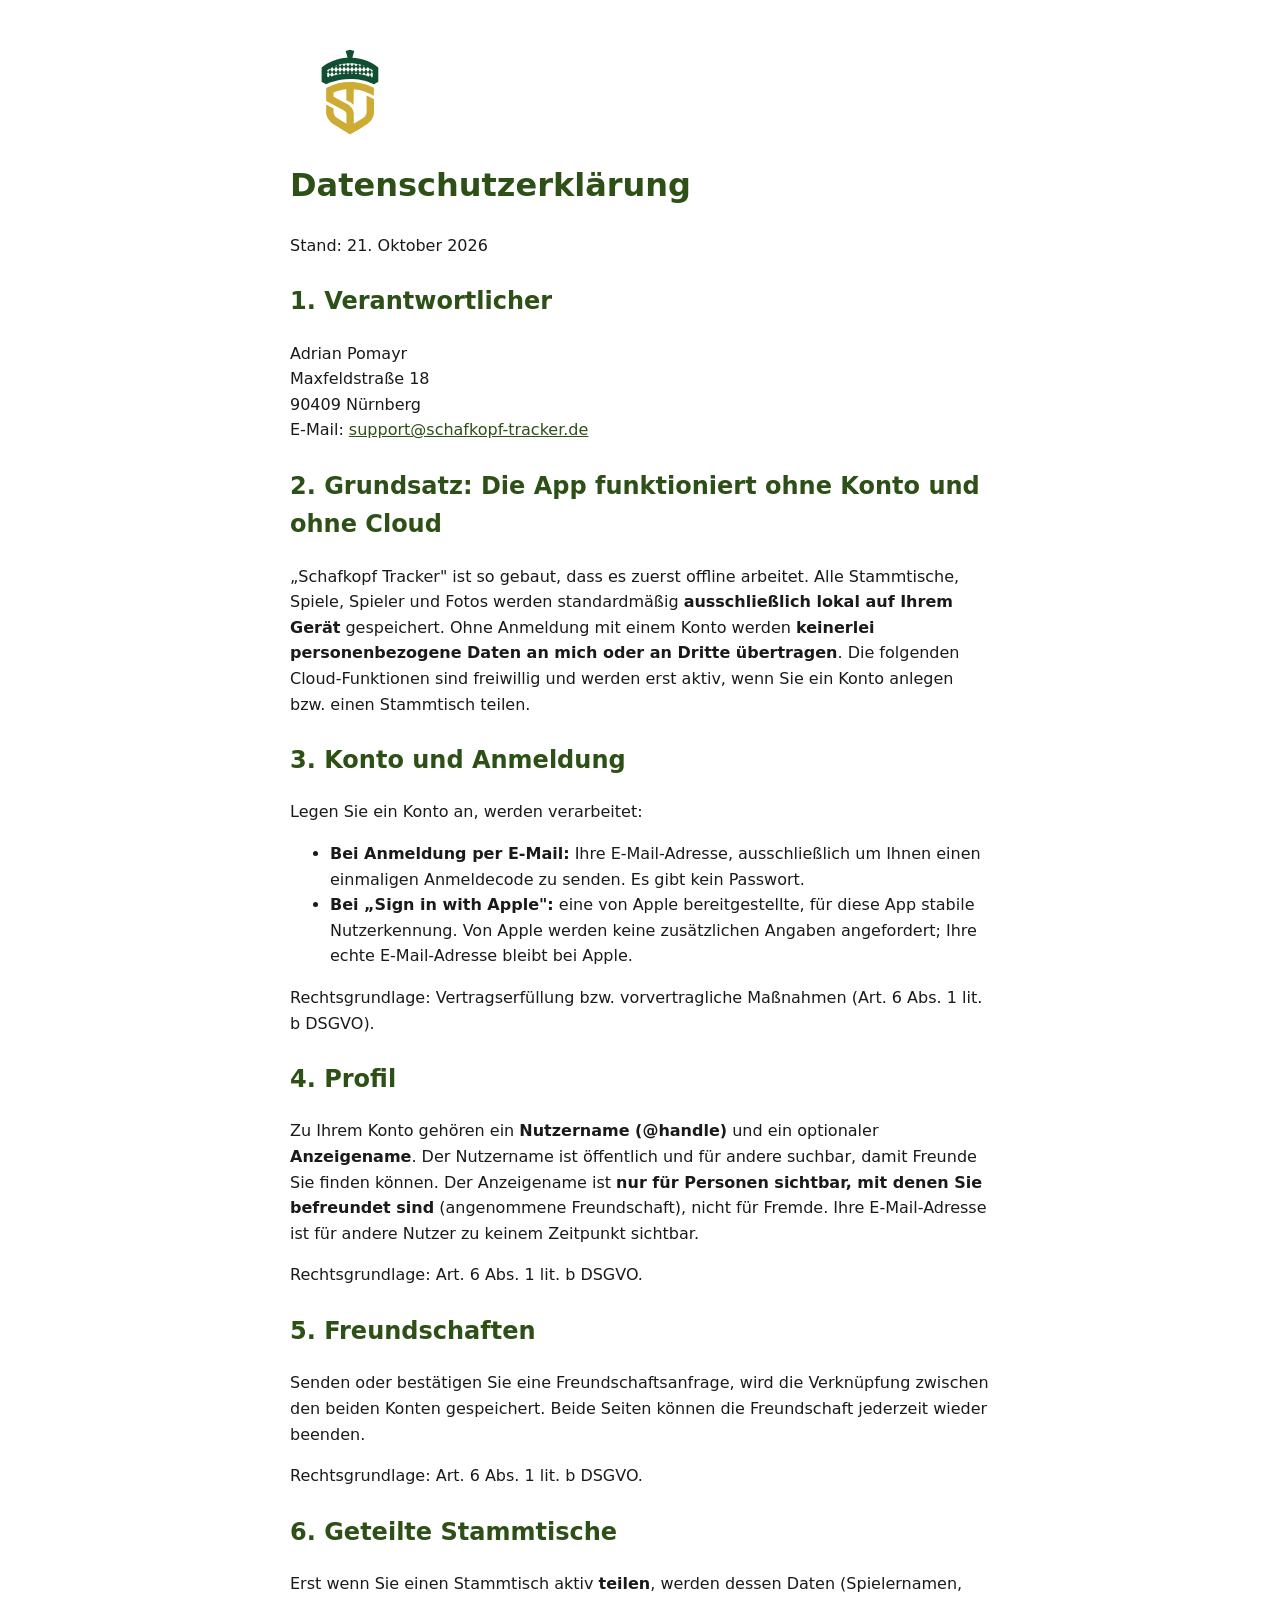
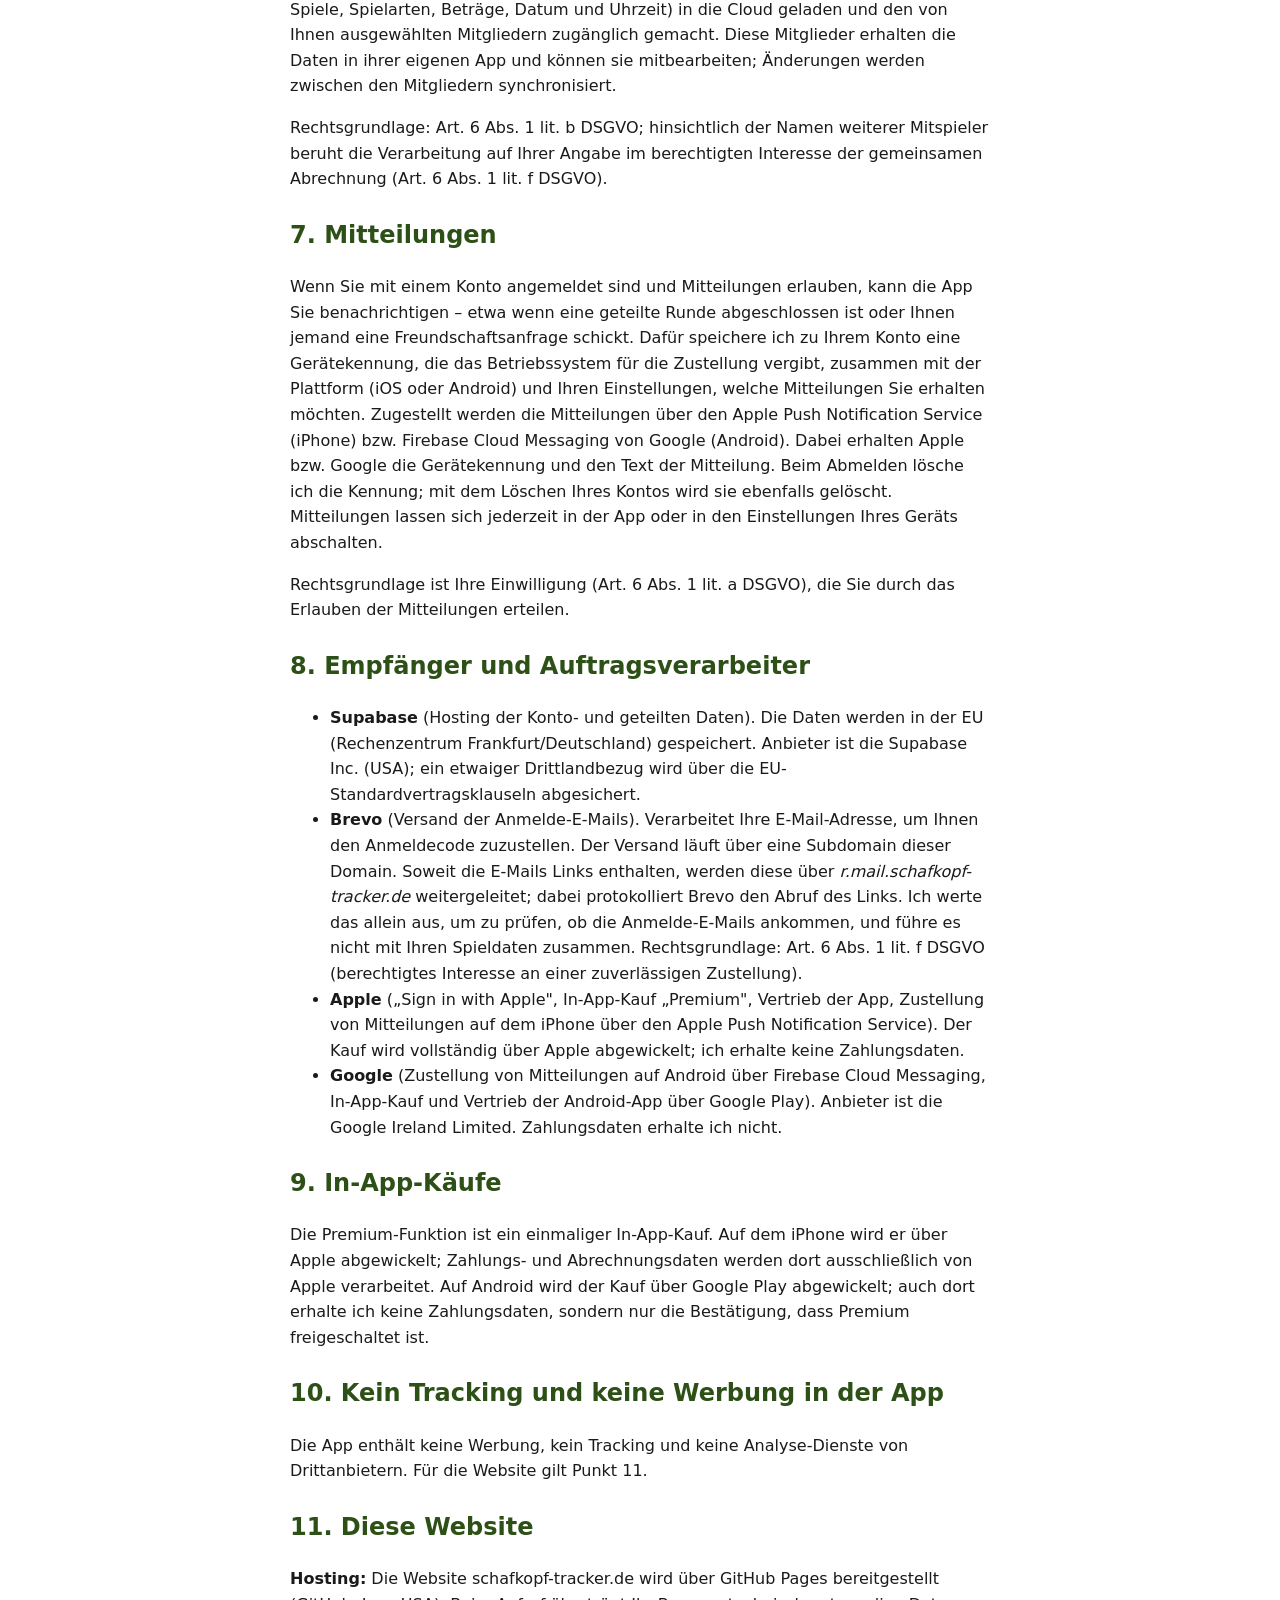
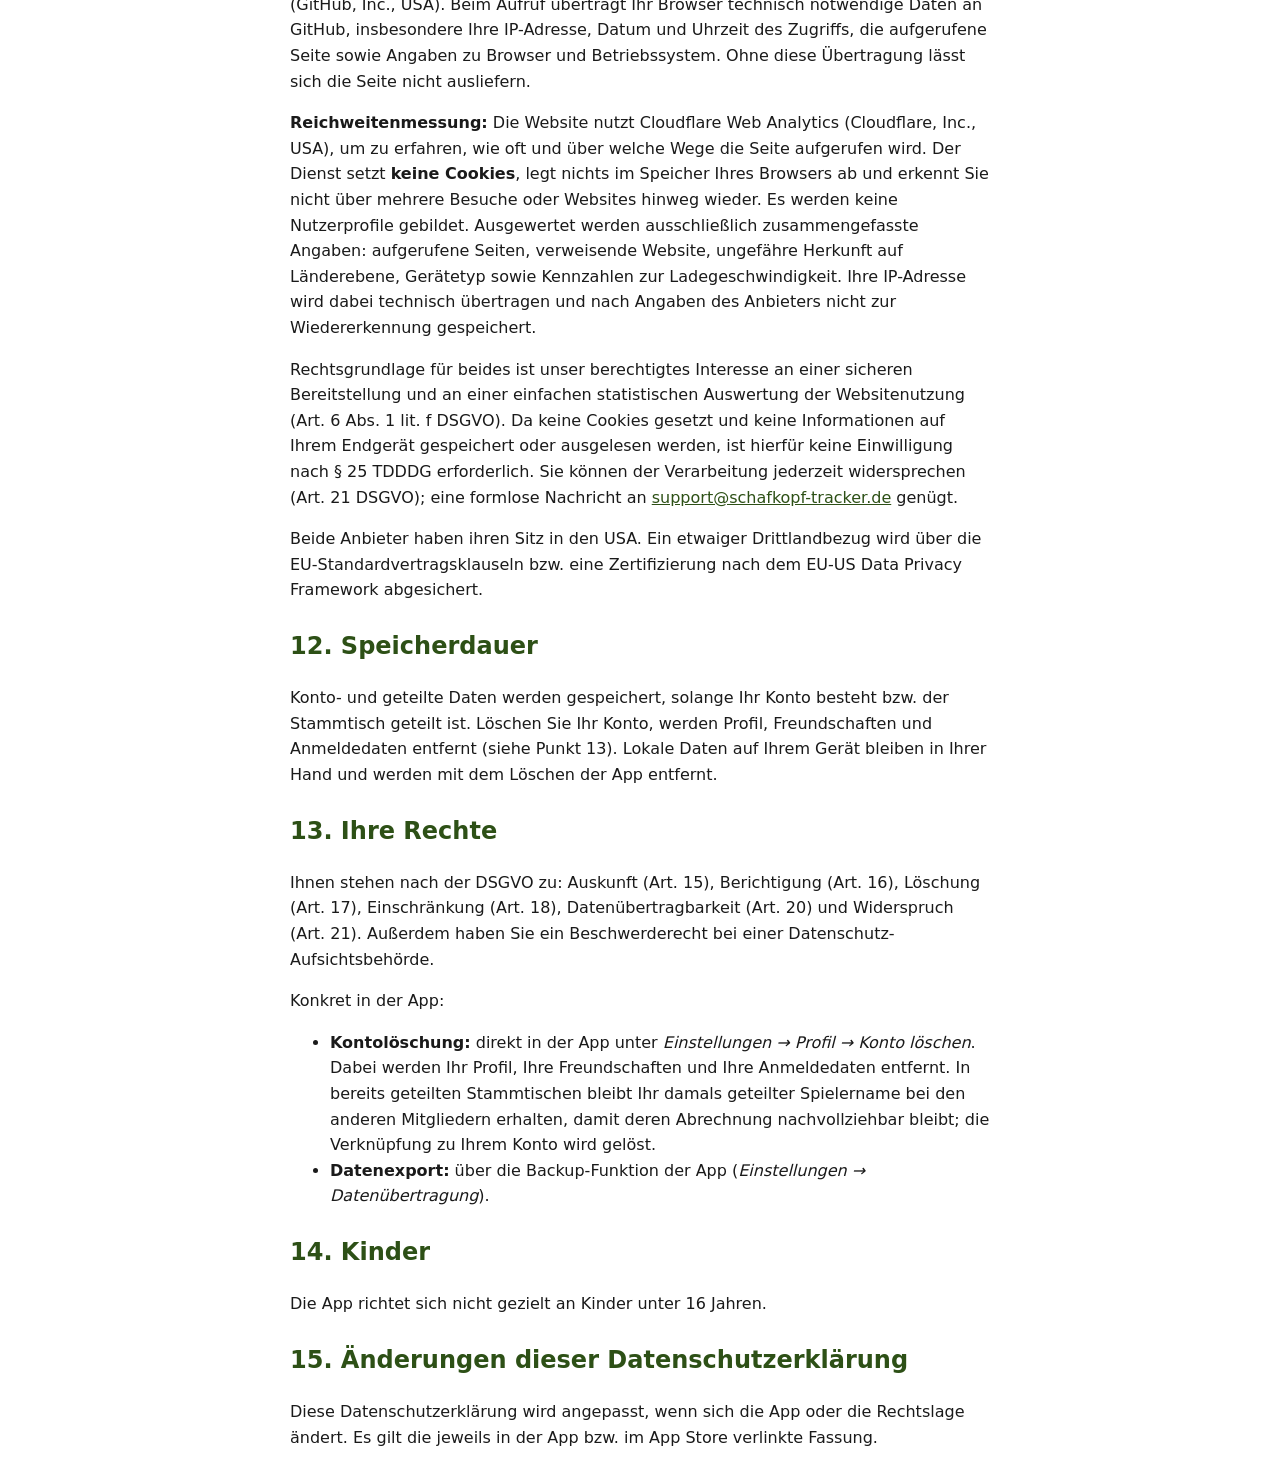
==== commit 37b74a49: "Datenschutzerklärung: Mitteilungen und Google als Empfänger - Neuer Abschnitt 7 „Mitteilungen“ (Gerä" ====
--- a/datenschutz.html
+++ b/datenschutz.html
@@ -27,7 +27,7 @@
        alt="Schafkopf Tracker Logo" class="app-logo">
 
   <h1>Datenschutzerklärung</h1>
-  <p>Stand: September 2026</p>
+  <p>Stand: 21. Oktober 2026</p>
 
   <h2>1. Verantwortlicher</h2>
   <p>
@@ -85,7 +85,23 @@
   weiterer Mitspieler beruht die Verarbeitung auf Ihrer Angabe im berechtigten
   Interesse der gemeinsamen Abrechnung (Art. 6 Abs. 1 lit. f DSGVO).</p>
 
-  <h2>7. Empfänger und Auftragsverarbeiter</h2>
+  <h2>7. Mitteilungen</h2>
+  <p>Wenn Sie mit einem Konto angemeldet sind und Mitteilungen erlauben, kann
+  die App Sie benachrichtigen – etwa wenn eine geteilte Runde abgeschlossen ist
+  oder Ihnen jemand eine Freundschaftsanfrage schickt. Dafür speichere ich zu
+  Ihrem Konto eine Gerätekennung, die das Betriebssystem für die Zustellung
+  vergibt, zusammen mit der Plattform (iOS oder Android) und Ihren
+  Einstellungen, welche Mitteilungen Sie erhalten möchten. Zugestellt werden die
+  Mitteilungen über den Apple Push Notification Service (iPhone) bzw. Firebase
+  Cloud Messaging von Google (Android). Dabei erhalten Apple bzw. Google die
+  Gerätekennung und den Text der Mitteilung. Beim Abmelden lösche ich die
+  Kennung; mit dem Löschen Ihres Kontos wird sie ebenfalls gelöscht.
+  Mitteilungen lassen sich jederzeit in der App oder in den Einstellungen Ihres
+  Geräts abschalten.</p>
+  <p>Rechtsgrundlage ist Ihre Einwilligung (Art. 6 Abs. 1 lit. a DSGVO), die
+  Sie durch das Erlauben der Mitteilungen erteilen.</p>
+
+  <h2>8. Empfänger und Auftragsverarbeiter</h2>
   <ul>
     <li><strong>Supabase</strong> (Hosting der Konto- und geteilten Daten). Die
     Daten werden in der EU (Rechenzentrum Frankfurt/Deutschland) gespeichert.
@@ -100,19 +116,27 @@
     Spieldaten zusammen. Rechtsgrundlage: Art. 6 Abs. 1 lit. f DSGVO
     (berechtigtes Interesse an einer zuverlässigen Zustellung).</li>
     <li><strong>Apple</strong> („Sign in with Apple", In-App-Kauf „Premium",
-    Vertrieb der App). Der Kauf wird vollständig über Apple abgewickelt; ich
-    erhalte keine Zahlungsdaten.</li>
+    Vertrieb der App, Zustellung von Mitteilungen auf dem iPhone über den Apple
+    Push Notification Service). Der Kauf wird vollständig über Apple
+    abgewickelt; ich erhalte keine Zahlungsdaten.</li>
+    <li><strong>Google</strong> (Zustellung von Mitteilungen auf Android über
+    Firebase Cloud Messaging, In-App-Kauf und Vertrieb der Android-App über
+    Google Play). Anbieter ist die Google Ireland Limited. Zahlungsdaten erhalte
+    ich nicht.</li>
   </ul>
 
-  <h2>8. In-App-Käufe</h2>
-  <p>Die Premium-Funktion ist ein einmaliger In-App-Kauf über Apple. Zahlungs-
-  und Abrechnungsdaten werden ausschließlich von Apple verarbeitet.</p>
-
-  <h2>9. Kein Tracking und keine Werbung in der App</h2>
+  <h2>9. In-App-Käufe</h2>
+  <p>Die Premium-Funktion ist ein einmaliger In-App-Kauf. Auf dem iPhone wird
+  er über Apple abgewickelt; Zahlungs- und Abrechnungsdaten werden dort
+  ausschließlich von Apple verarbeitet. Auf Android wird der Kauf über Google
+  Play abgewickelt; auch dort erhalte ich keine Zahlungsdaten, sondern nur die
+  Bestätigung, dass Premium freigeschaltet ist.</p>
+
+  <h2>10. Kein Tracking und keine Werbung in der App</h2>
   <p>Die App enthält keine Werbung, kein Tracking und keine Analyse-Dienste von
-  Drittanbietern. Für die Website gilt Punkt 10.</p>
-
-  <h2>10. Diese Website</h2>
+  Drittanbietern. Für die Website gilt Punkt 11.</p>
+
+  <h2>11. Diese Website</h2>
   <p><strong>Hosting:</strong> Die Website schafkopf-tracker.de wird über
   GitHub Pages bereitgestellt (GitHub, Inc., USA). Beim Aufruf überträgt Ihr
   Browser technisch notwendige Daten an GitHub, insbesondere Ihre IP-Adresse,
@@ -141,14 +165,14 @@
   wird über die EU-Standardvertragsklauseln bzw. eine Zertifizierung nach dem
   EU-US Data Privacy Framework abgesichert.</p>
 
-  <h2>11. Speicherdauer</h2>
+  <h2>12. Speicherdauer</h2>
   <p>Konto- und geteilte Daten werden gespeichert, solange Ihr Konto besteht
   bzw. der Stammtisch geteilt ist. Löschen Sie Ihr Konto, werden Profil,
-  Freundschaften und Anmeldedaten entfernt (siehe Punkt 12). Lokale Daten auf
+  Freundschaften und Anmeldedaten entfernt (siehe Punkt 13). Lokale Daten auf
   Ihrem Gerät bleiben in Ihrer Hand und werden mit dem Löschen der App
   entfernt.</p>
 
-  <h2>12. Ihre Rechte</h2>
+  <h2>13. Ihre Rechte</h2>
   <p>Ihnen stehen nach der DSGVO zu: Auskunft (Art. 15), Berichtigung
   (Art. 16), Löschung (Art. 17), Einschränkung (Art. 18),
   Datenübertragbarkeit (Art. 20) und Widerspruch (Art. 21). Außerdem haben Sie
@@ -165,16 +189,16 @@
     (<em>Einstellungen → Datenübertragung</em>).</li>
   </ul>
 
-  <h2>13. Kinder</h2>
+  <h2>14. Kinder</h2>
   <p>Die App richtet sich nicht gezielt an Kinder unter 16 Jahren.</p>
 
-  <h2>14. Änderungen dieser Datenschutzerklärung</h2>
+  <h2>15. Änderungen dieser Datenschutzerklärung</h2>
   <p>Diese Datenschutzerklärung wird angepasst, wenn sich die App oder die
   Rechtslage ändert. Es gilt die jeweils in der App bzw. im App Store
   verlinkte Fassung.</p>
 
   <!-- Cloudflare Web Analytics: cookielos, ohne geräteübergreifende
-       Wiedererkennung. Siehe Abschnitt 10 der Datenschutzerklärung. -->
+       Wiedererkennung. Siehe Abschnitt 11 der Datenschutzerklärung. -->
   <script type="module" src="https://static.cloudflareinsights.com/beacon.min.js"
           data-cf-beacon='{"token": "c0a55f76c955453a90bda4c307eb4c90"}'></script>
 </body>
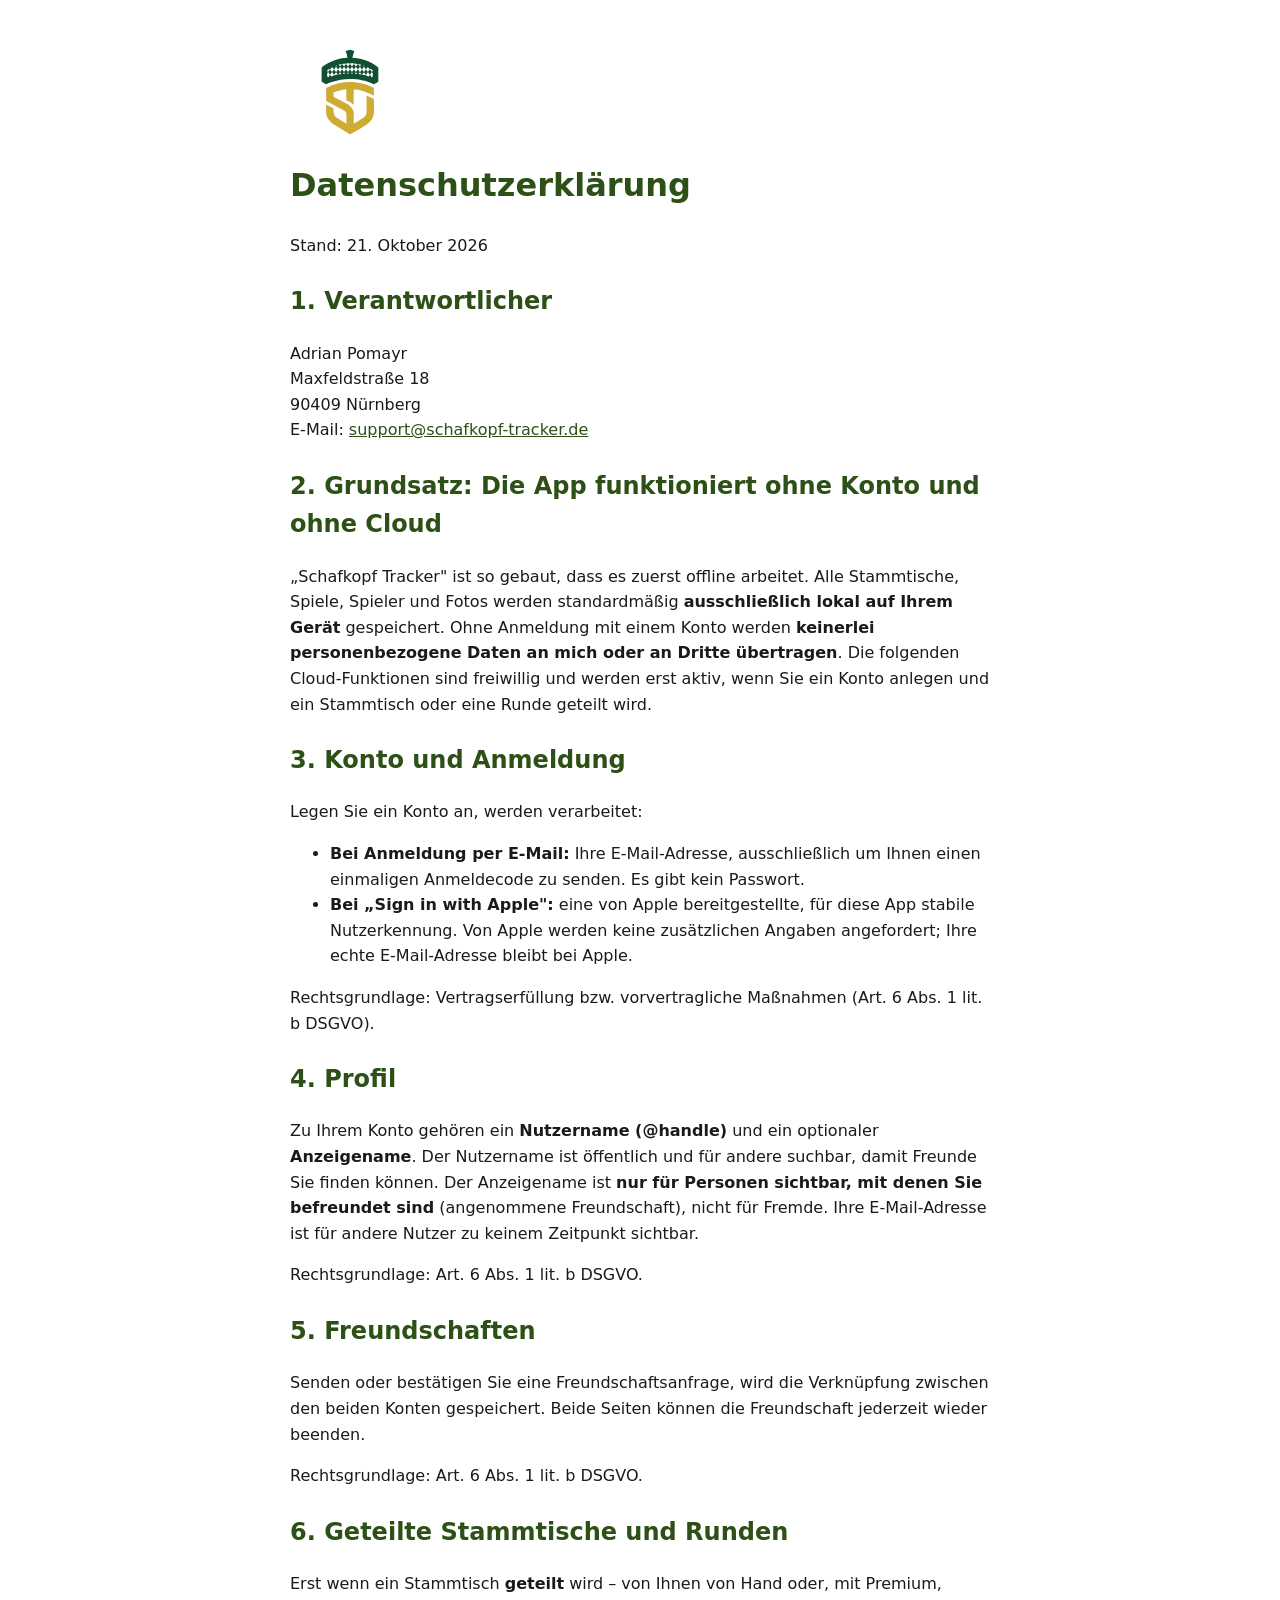
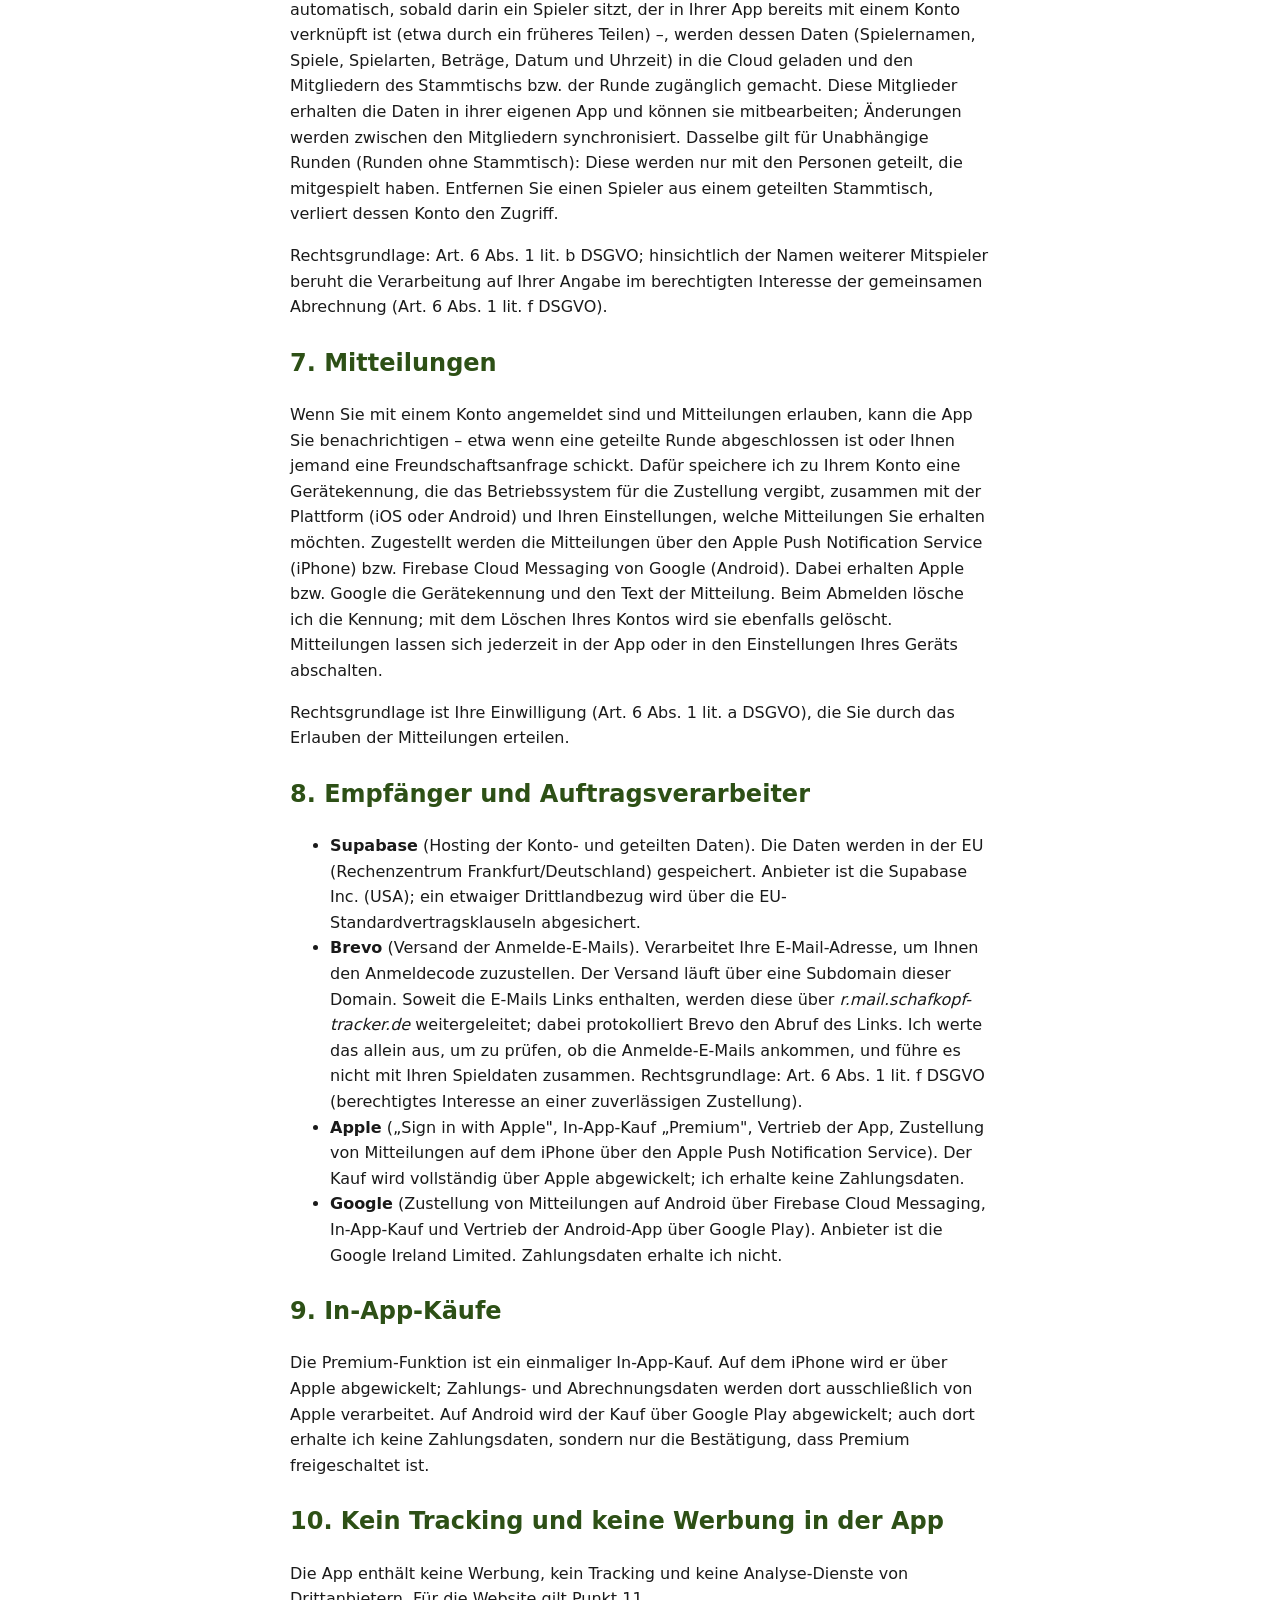
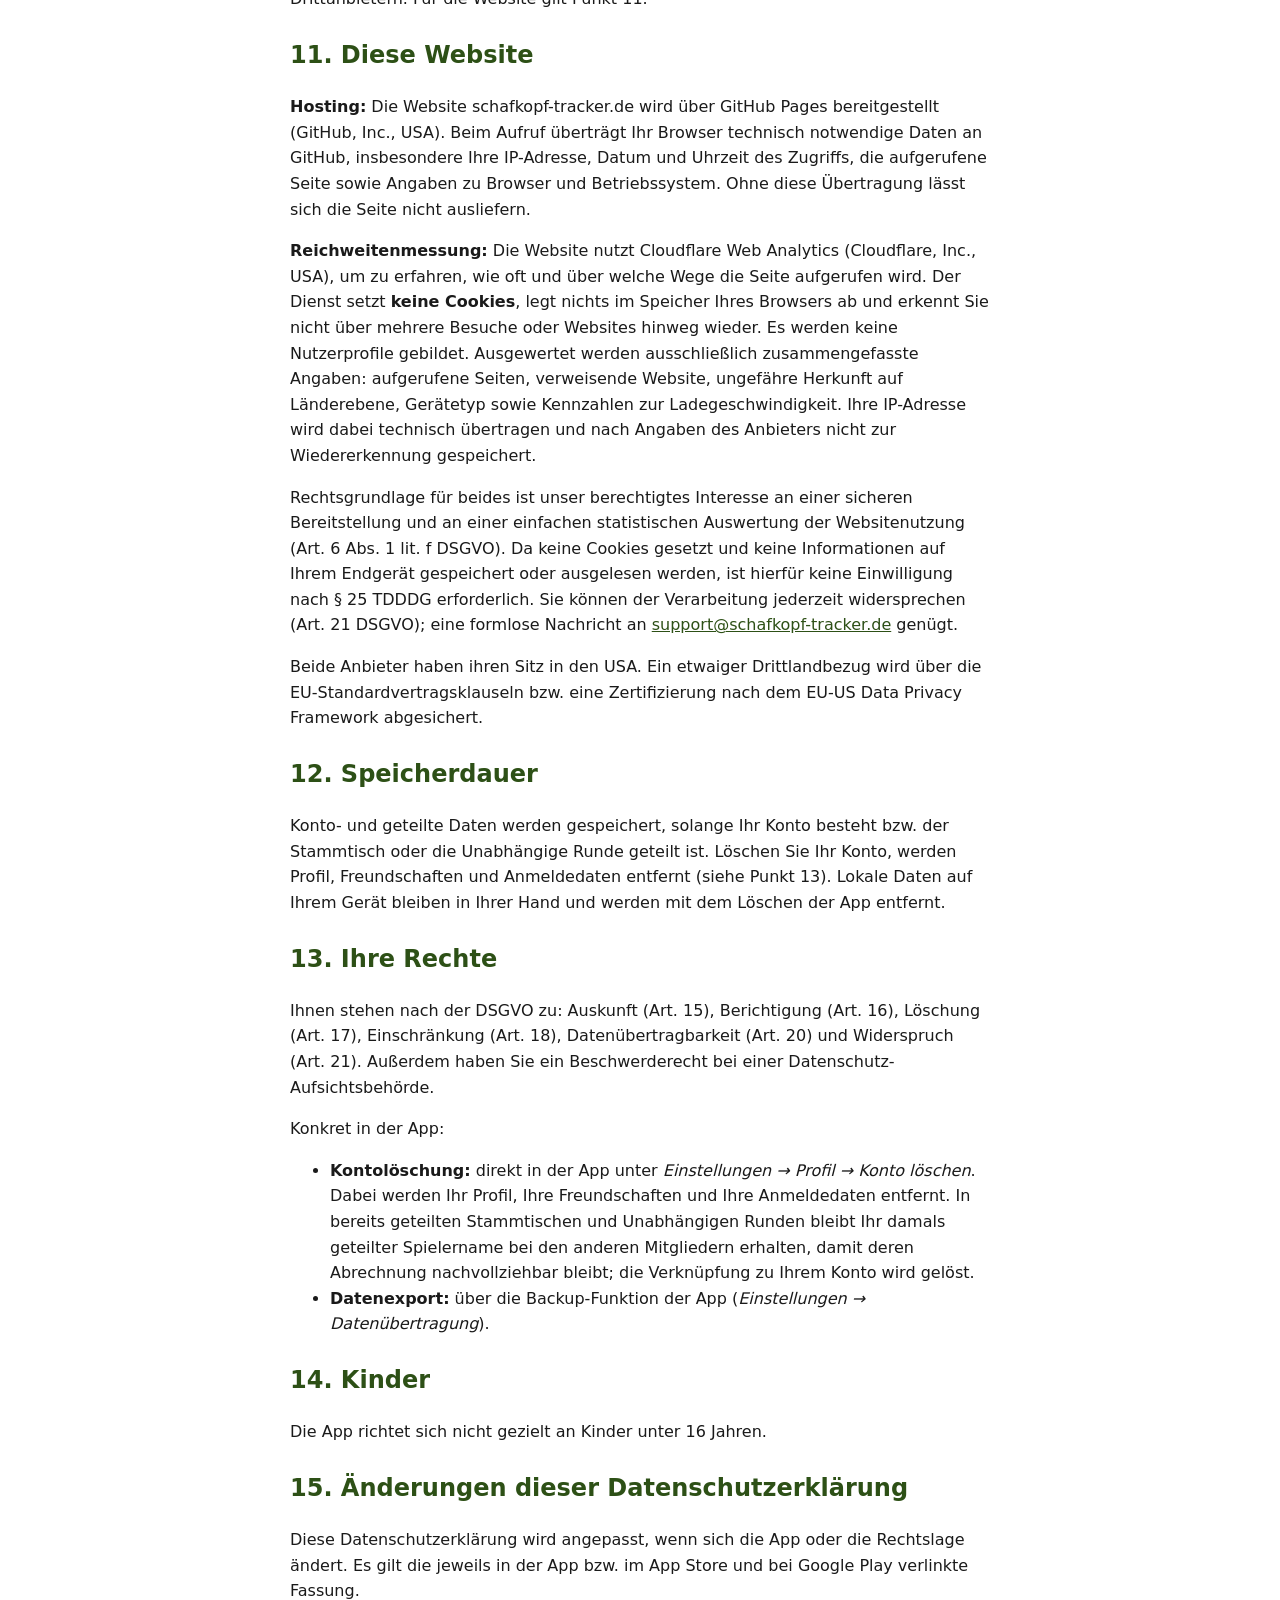
==== commit cf29200e: "Datenschutzerklärung: automatisches Teilen und Unabhängige Runden - Abschnitt 6 „Geteilte Stammtisch" ====
--- a/datenschutz.html
+++ b/datenschutz.html
@@ -43,8 +43,8 @@
   <strong>ausschließlich lokal auf Ihrem Gerät</strong> gespeichert. Ohne
   Anmeldung mit einem Konto werden <strong>keinerlei personenbezogene Daten an
   mich oder an Dritte übertragen</strong>. Die folgenden Cloud-Funktionen sind
-  freiwillig und werden erst aktiv, wenn Sie ein Konto anlegen bzw. einen
-  Stammtisch teilen.</p>
+  freiwillig und werden erst aktiv, wenn Sie ein Konto anlegen und ein
+  Stammtisch oder eine Runde geteilt wird.</p>
 
   <h2>3. Konto und Anmeldung</h2>
   <p>Legen Sie ein Konto an, werden verarbeitet:</p>
@@ -75,12 +75,18 @@
   jederzeit wieder beenden.</p>
   <p>Rechtsgrundlage: Art. 6 Abs. 1 lit. b DSGVO.</p>
 
-  <h2>6. Geteilte Stammtische</h2>
-  <p>Erst wenn Sie einen Stammtisch aktiv <strong>teilen</strong>, werden dessen
-  Daten (Spielernamen, Spiele, Spielarten, Beträge, Datum und Uhrzeit) in die
-  Cloud geladen und den von Ihnen ausgewählten Mitgliedern zugänglich gemacht.
-  Diese Mitglieder erhalten die Daten in ihrer eigenen App und können sie
-  mitbearbeiten; Änderungen werden zwischen den Mitgliedern synchronisiert.</p>
+  <h2>6. Geteilte Stammtische und Runden</h2>
+  <p>Erst wenn ein Stammtisch <strong>geteilt</strong> wird – von Ihnen von
+  Hand oder, mit Premium, automatisch, sobald darin ein Spieler sitzt, der in
+  Ihrer App bereits mit einem Konto verknüpft ist (etwa durch ein früheres
+  Teilen) –, werden dessen Daten (Spielernamen, Spiele, Spielarten, Beträge,
+  Datum und Uhrzeit) in die Cloud geladen und den Mitgliedern des Stammtischs
+  bzw. der Runde zugänglich gemacht. Diese Mitglieder erhalten die Daten in ihrer
+  eigenen App und können sie mitbearbeiten; Änderungen werden zwischen den
+  Mitgliedern synchronisiert. Dasselbe gilt für Unabhängige Runden (Runden ohne
+  Stammtisch): Diese werden nur mit den Personen geteilt, die mitgespielt
+  haben. Entfernen Sie einen Spieler aus einem geteilten Stammtisch, verliert
+  dessen Konto den Zugriff.</p>
   <p>Rechtsgrundlage: Art. 6 Abs. 1 lit. b DSGVO; hinsichtlich der Namen
   weiterer Mitspieler beruht die Verarbeitung auf Ihrer Angabe im berechtigten
   Interesse der gemeinsamen Abrechnung (Art. 6 Abs. 1 lit. f DSGVO).</p>
@@ -167,7 +173,7 @@
 
   <h2>12. Speicherdauer</h2>
   <p>Konto- und geteilte Daten werden gespeichert, solange Ihr Konto besteht
-  bzw. der Stammtisch geteilt ist. Löschen Sie Ihr Konto, werden Profil,
+  bzw. der Stammtisch oder die Unabhängige Runde geteilt ist. Löschen Sie Ihr Konto, werden Profil,
   Freundschaften und Anmeldedaten entfernt (siehe Punkt 13). Lokale Daten auf
   Ihrem Gerät bleiben in Ihrer Hand und werden mit dem Löschen der App
   entfernt.</p>
@@ -182,7 +188,7 @@
     <li><strong>Kontolöschung:</strong> direkt in der App unter
     <em>Einstellungen → Profil → Konto löschen</em>. Dabei werden Ihr Profil,
     Ihre Freundschaften und Ihre Anmeldedaten entfernt. In bereits geteilten
-    Stammtischen bleibt Ihr damals geteilter Spielername bei den anderen
+    Stammtischen und Unabhängigen Runden bleibt Ihr damals geteilter Spielername bei den anderen
     Mitgliedern erhalten, damit deren Abrechnung nachvollziehbar bleibt; die
     Verknüpfung zu Ihrem Konto wird gelöst.</li>
     <li><strong>Datenexport:</strong> über die Backup-Funktion der App
@@ -194,8 +200,8 @@
 
   <h2>15. Änderungen dieser Datenschutzerklärung</h2>
   <p>Diese Datenschutzerklärung wird angepasst, wenn sich die App oder die
-  Rechtslage ändert. Es gilt die jeweils in der App bzw. im App Store
-  verlinkte Fassung.</p>
+  Rechtslage ändert. Es gilt die jeweils in der App bzw. im App Store und bei
+  Google Play verlinkte Fassung.</p>
 
   <!-- Cloudflare Web Analytics: cookielos, ohne geräteübergreifende
        Wiedererkennung. Siehe Abschnitt 11 der Datenschutzerklärung. -->
